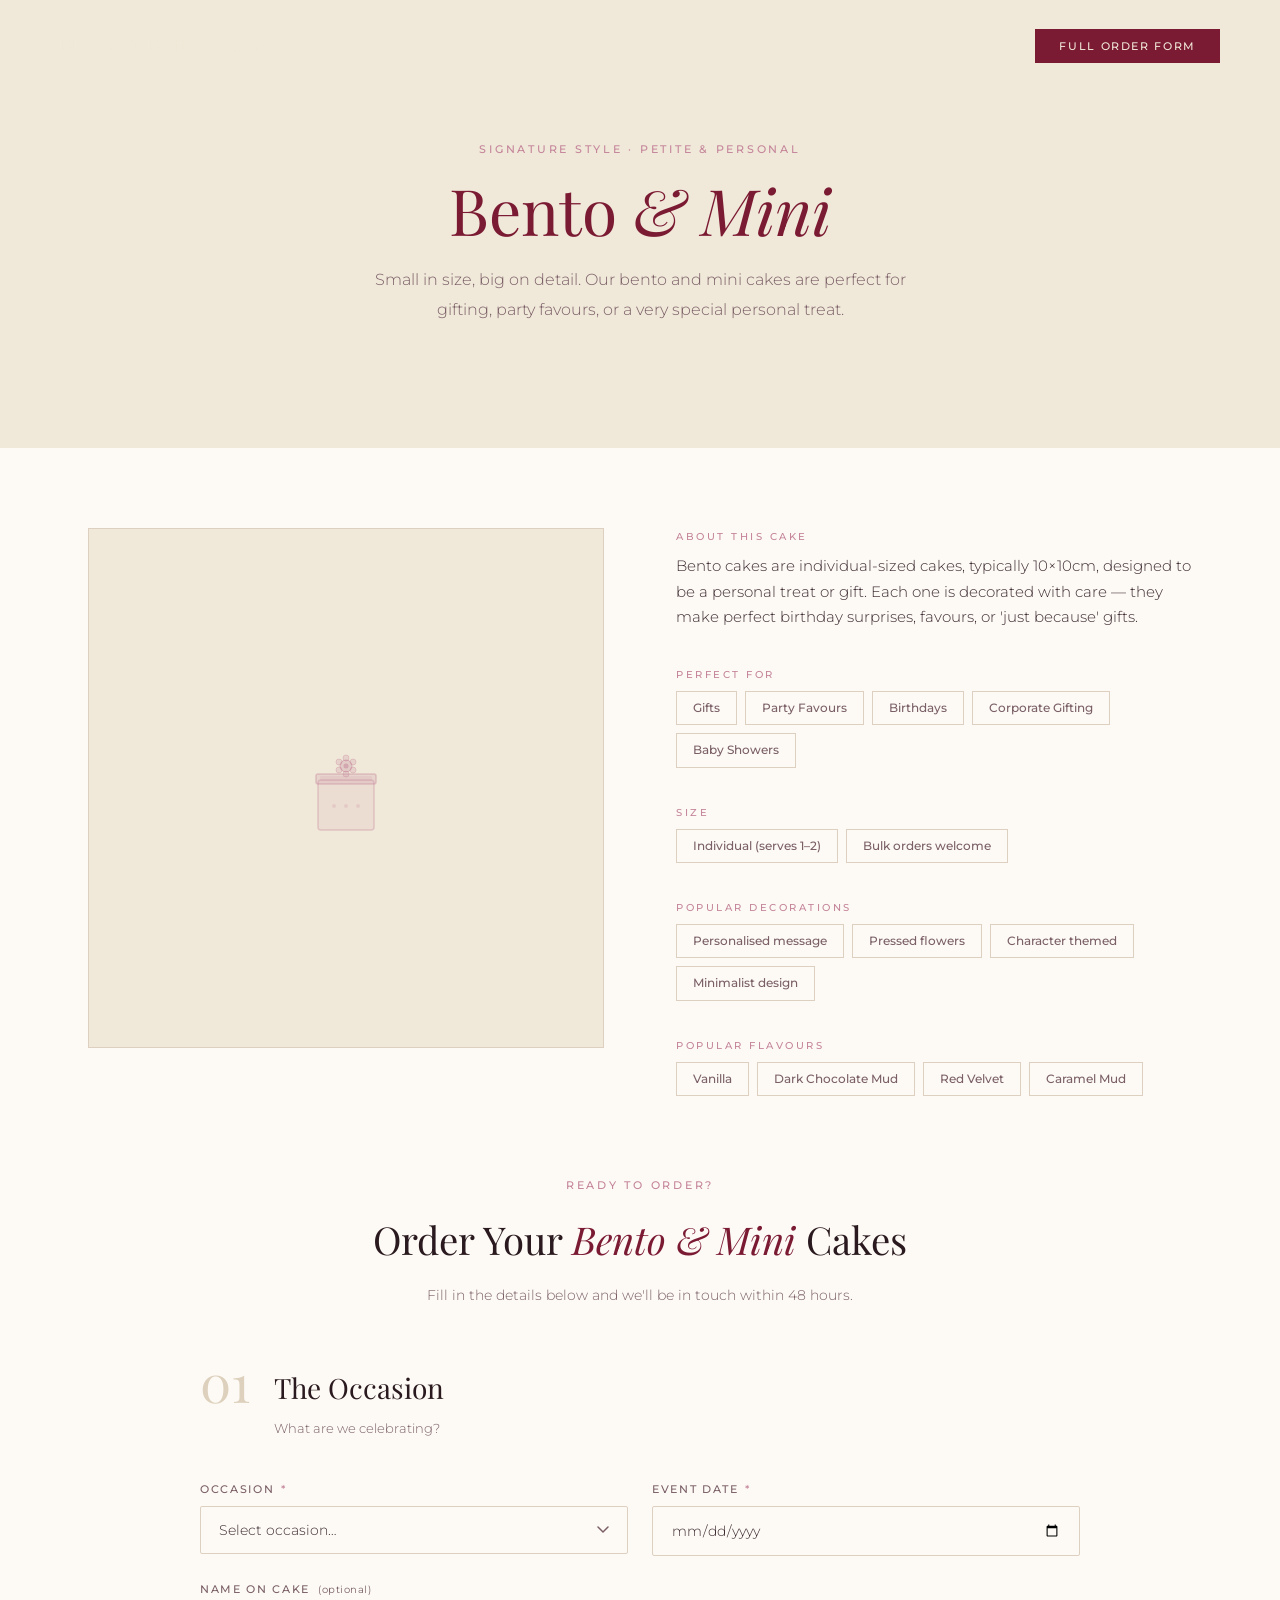
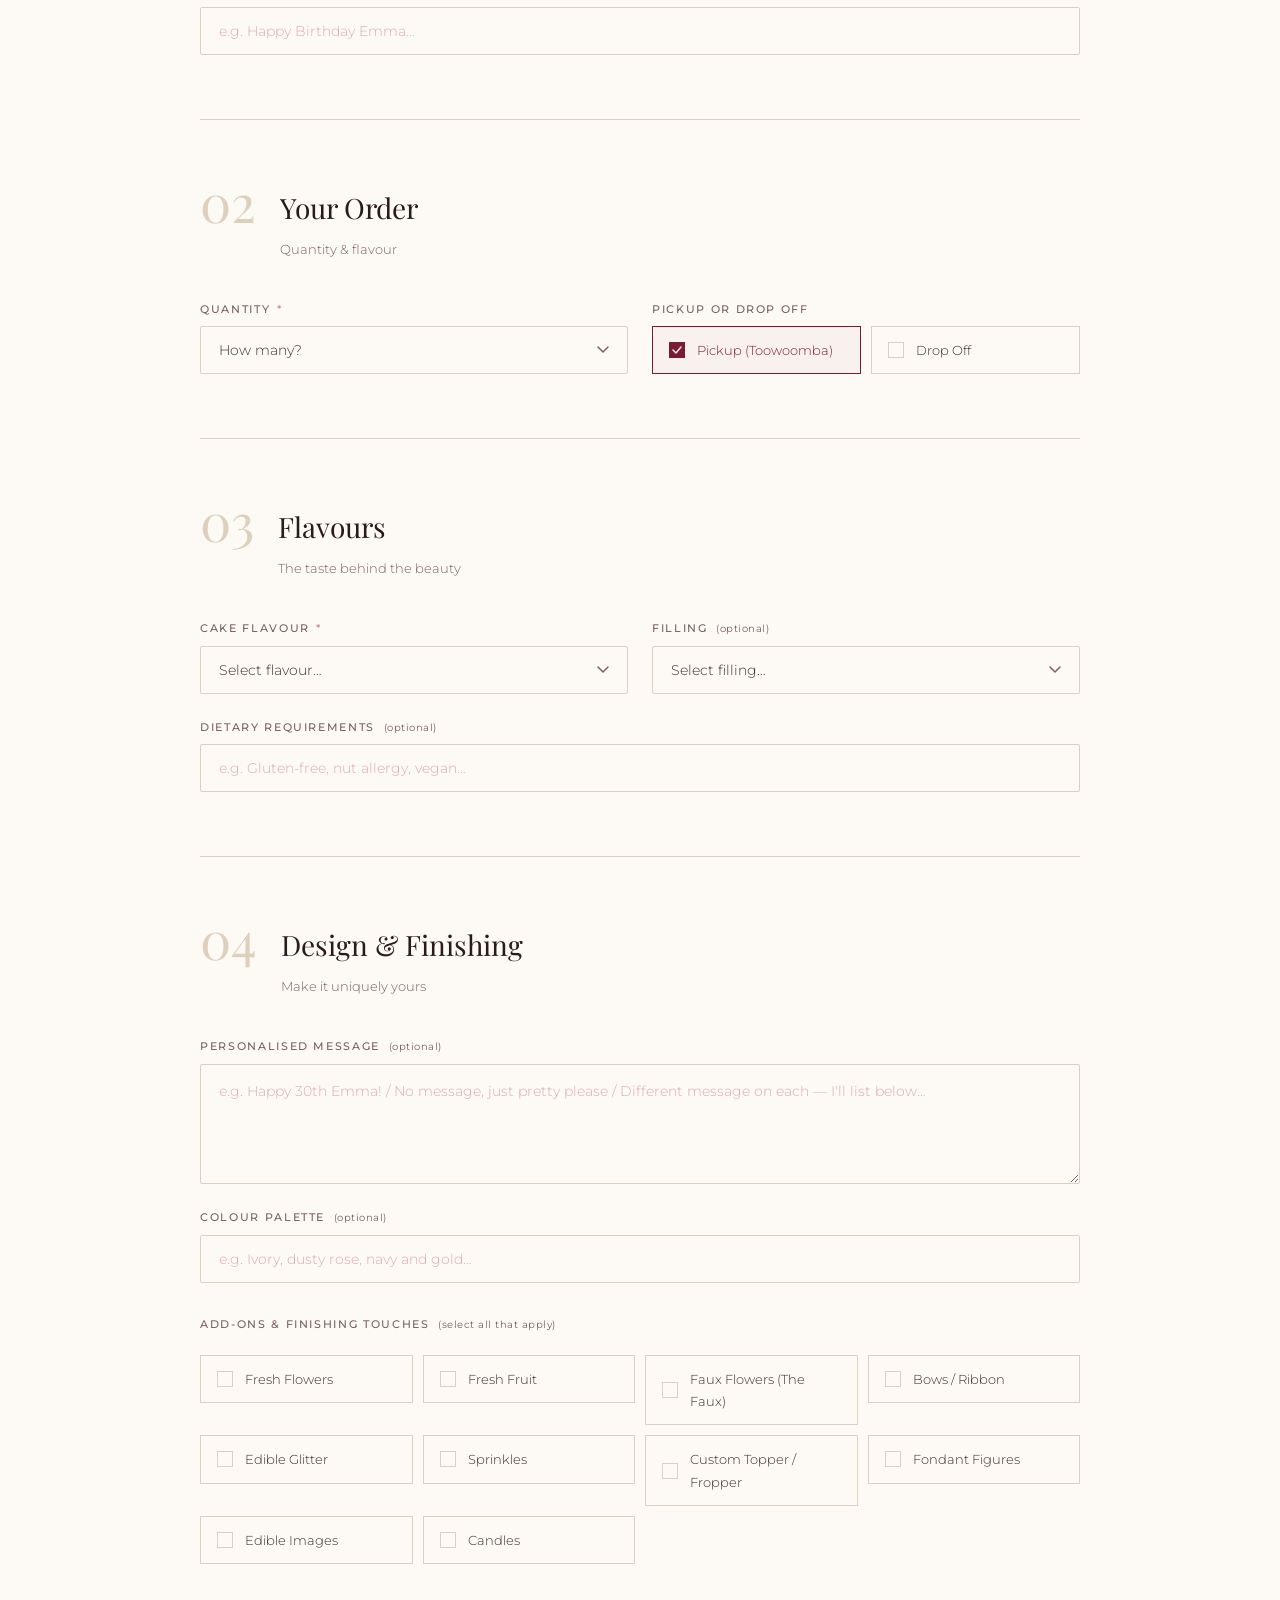
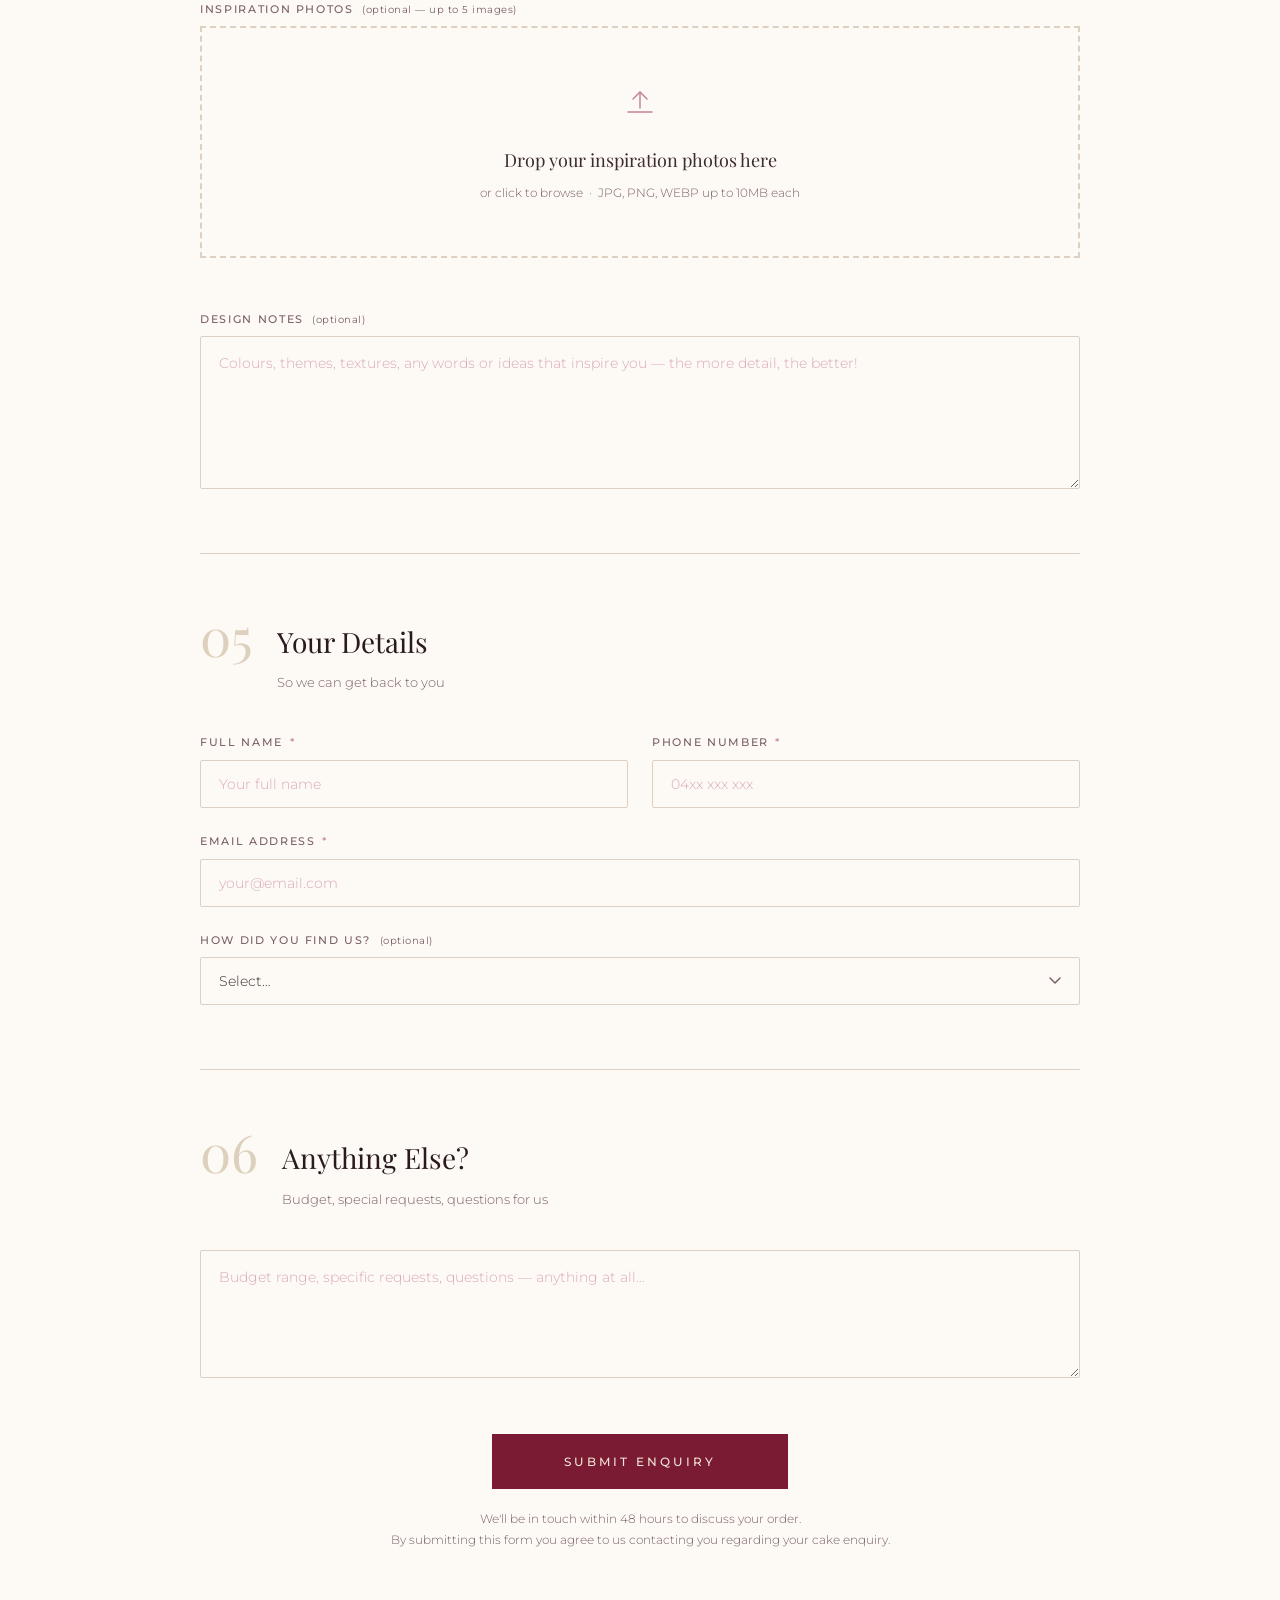
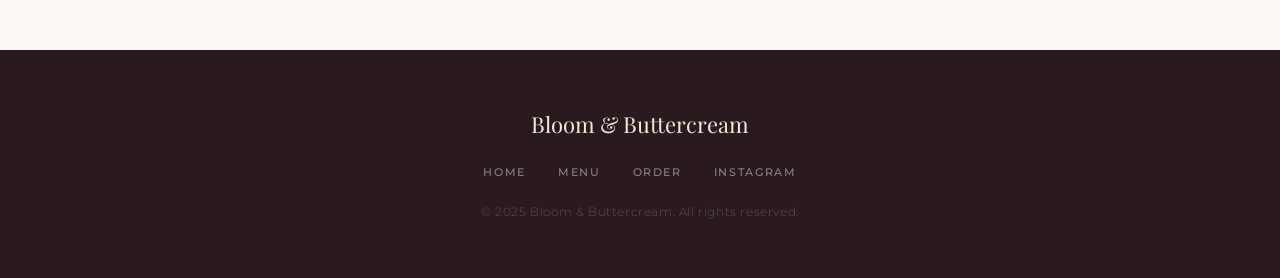
==== cake-bento.html @ 523301f7 "Add 5 cake style order pages and cupcakes page, update menu Co-Authored-By: Claude Sonnet 4.6 <norep" ====
<!DOCTYPE html>
<html lang="en">
<head>
  <meta charset="UTF-8">
  <meta name="viewport" content="width=device-width, initial-scale=1.0">
  <title>Bento &amp; Mini Cakes — Bloom &amp; Buttercream</title>
  <meta name="description" content="Order adorable bento and mini cakes from Bloom &amp; Buttercream — perfect for gifts, favours, or a little indulgence just for you.">
  <link rel="preconnect" href="https://fonts.googleapis.com">
  <link rel="preconnect" href="https://fonts.gstatic.com" crossorigin>
  <link href="https://fonts.googleapis.com/css2?family=Playfair+Display:ital,wght@0,400;0,600;1,400;1,600&family=Montserrat:wght@300;400;500&display=swap" rel="stylesheet">
  <link rel="stylesheet" href="css/styles.css">
  <link rel="icon" href="pics/favicon.png" type="image/png">
</head>
<body>

  <nav class="nav nav--over-dark" id="nav">
    <a href="index.html" class="nav__logo">
      <img src="pics/logo.png" alt="Bloom &amp; Buttercream" class="nav__logo-img">
    </a>
    <ul class="nav__links" id="navLinks">
      <li><a href="index.html">Home</a></li>
      <li><a href="menu.html">Menu</a></li>
      <li><a href="index.html#instagram">Gallery</a></li>
      <li><a href="order.html" class="nav__cta">Full Order Form</a></li>
    </ul>
    <button class="nav__hamburger" id="hamburger" aria-label="Toggle menu">
      <span></span><span></span><span></span>
    </button>
  </nav>

  <div class="showcase-hero">
    <div class="container">
      <p class="showcase-hero__eyebrow">Signature Style · Petite &amp; Personal</p>
      <h1 class="showcase-hero__title">Bento <em>&amp; Mini</em></h1>
      <p class="showcase-hero__sub">Small in size, big on detail. Our bento and mini cakes are perfect for gifting, party favours, or a very special personal treat.</p>
    </div>
  </div>

  <section class="showcase-body" style="padding-bottom: 0">
    <div class="container">
      <div class="showcase-layout">

        <div class="showcase-image">
          <!-- Replace with: <img src="pics/bento-mini.jpg" alt="Bento &amp; Mini Cake"> -->
          <div class="showcase-image-placeholder">
            <svg width="100" height="120" viewBox="0 0 100 120" fill="none" xmlns="http://www.w3.org/2000/svg">
              <!-- Bento box body -->
              <rect x="22" y="52" width="56" height="50" rx="3" fill="rgba(196,132,154,0.10)" stroke="rgba(196,132,154,0.35)" stroke-width="1.5"/>
              <!-- Bento box lid -->
              <rect x="20" y="46" width="60" height="10" rx="2" fill="rgba(196,132,154,0.20)" stroke="rgba(196,132,154,0.40)" stroke-width="1.5"/>
              <!-- Lid highlight -->
              <rect x="24" y="48" width="52" height="5" rx="1" fill="rgba(196,132,154,0.12)"/>
              <!-- Decoration: small flower on top centre -->
              <circle cx="50" cy="38" r="6" fill="rgba(196,132,154,0.30)" stroke="rgba(196,132,154,0.50)" stroke-width="1"/>
              <!-- Flower petals -->
              <circle cx="50" cy="30" r="3" fill="rgba(196,132,154,0.22)" stroke="rgba(196,132,154,0.40)" stroke-width="0.8"/>
              <circle cx="50" cy="46" r="3" fill="rgba(196,132,154,0.22)" stroke="rgba(196,132,154,0.40)" stroke-width="0.8"/>
              <circle cx="43" cy="34" r="3" fill="rgba(196,132,154,0.22)" stroke="rgba(196,132,154,0.40)" stroke-width="0.8"/>
              <circle cx="57" cy="34" r="3" fill="rgba(196,132,154,0.22)" stroke="rgba(196,132,154,0.40)" stroke-width="0.8"/>
              <circle cx="43" cy="42" r="3" fill="rgba(196,132,154,0.22)" stroke="rgba(196,132,154,0.40)" stroke-width="0.8"/>
              <circle cx="57" cy="42" r="3" fill="rgba(196,132,154,0.22)" stroke="rgba(196,132,154,0.40)" stroke-width="0.8"/>
              <!-- Centre dot -->
              <circle cx="50" cy="38" r="2.5" fill="rgba(196,132,154,0.50)"/>
              <!-- Small decoration dots on box front -->
              <circle cx="38" cy="78" r="2" fill="rgba(196,132,154,0.20)"/>
              <circle cx="50" cy="78" r="2" fill="rgba(196,132,154,0.20)"/>
              <circle cx="62" cy="78" r="2" fill="rgba(196,132,154,0.20)"/>
            </svg>
          </div>
        </div>

        <div class="showcase-details">
          <p class="showcase-details__label">About this cake</p>
          <p class="showcase-details__value">Bento cakes are individual-sized cakes, typically 10×10cm, designed to be a personal treat or gift. Each one is decorated with care — they make perfect birthday surprises, favours, or 'just because' gifts.</p>

          <p class="showcase-details__label">Perfect For</p>
          <div class="showcase-details__tags">
            <span class="showcase-details__tag">Gifts</span>
            <span class="showcase-details__tag">Party Favours</span>
            <span class="showcase-details__tag">Birthdays</span>
            <span class="showcase-details__tag">Corporate Gifting</span>
            <span class="showcase-details__tag">Baby Showers</span>
          </div>

          <p class="showcase-details__label">Size</p>
          <div class="showcase-details__tags">
            <span class="showcase-details__tag">Individual (serves 1–2)</span>
            <span class="showcase-details__tag">Bulk orders welcome</span>
          </div>

          <p class="showcase-details__label">Popular Decorations</p>
          <div class="showcase-details__tags">
            <span class="showcase-details__tag">Personalised message</span>
            <span class="showcase-details__tag">Pressed flowers</span>
            <span class="showcase-details__tag">Character themed</span>
            <span class="showcase-details__tag">Minimalist design</span>
          </div>

          <p class="showcase-details__label">Popular Flavours</p>
          <div class="showcase-details__tags">
            <span class="showcase-details__tag">Vanilla</span>
            <span class="showcase-details__tag">Dark Chocolate Mud</span>
            <span class="showcase-details__tag">Red Velvet</span>
            <span class="showcase-details__tag">Caramel Mud</span>
          </div>
        </div>

      </div>
    </div>
  </section>

  <!-- ── Custom Order Form ── -->
  <section class="order-section" id="order">
    <div class="container">
      <div class="form-wrap">
        <div style="text-align:center;margin-bottom:56px">
          <p class="section-eyebrow">Ready to Order?</p>
          <h2 style="font-family:var(--font-display);font-size:clamp(28px,3vw,40px);font-weight:400;color:var(--clr-dark);margin-bottom:12px">Order Your <em style="font-style:italic;color:var(--clr-primary)">Bento &amp; Mini</em> Cakes</h2>
          <p style="font-size:14px;color:var(--clr-text-muted)">Fill in the details below and we'll be in touch within 48 hours.</p>
        </div>

        <form id="bentoForm" action="https://formspree.io/f/YOUR_FORM_ID" method="POST" enctype="multipart/form-data">
          <input type="hidden" name="_subject" value="Bento &amp; Mini Cake Enquiry — Bloom &amp; Buttercream">
          <input type="hidden" name="_next" value="thank-you.html">
          <input type="hidden" name="cake_style_preset" value="Bento / Mini Cake">
          <input type="hidden" name="cake_shape" value="Mini / Bento">
          <input type="text" name="_gotcha" style="display:none" tabindex="-1" autocomplete="off">

          <!-- 01: THE OCCASION -->
          <div class="form-section">
            <div class="form-section__header">
              <span class="form-section__number">01</span>
              <div><h2 class="form-section__title">The Occasion</h2><p class="form-section__sub">What are we celebrating?</p></div>
            </div>
            <div class="form-grid">
              <div class="form-field" id="bt-field-occasion">
                <label class="form-label" for="bt-occasion">Occasion <span class="required">*</span></label>
                <select class="form-select" id="bt-occasion" name="occasion" required>
                  <option value="" disabled selected>Select occasion…</option>
                  <option>Birthday</option>
                  <option>Gift</option>
                  <option>Party Favours</option>
                  <option>Baby Shower</option>
                  <option>Corporate</option>
                  <option>Other</option>
                </select>
                <span class="form-error">Please select an occasion</span>
              </div>
              <div class="form-field" id="bt-field-event-date">
                <label class="form-label" for="bt-eventDate">Event Date <span class="required">*</span></label>
                <input class="form-input" type="date" id="bt-eventDate" name="event_date" required>
                <span class="form-error">Please select your event date</span>
              </div>
            </div>
            <div class="form-field" style="margin-top:24px">
              <label class="form-label" for="bt-nameOnCake">Name on Cake <span class="optional">(optional)</span></label>
              <input class="form-input" type="text" id="bt-nameOnCake" name="name_on_cake" placeholder="e.g. Happy Birthday Emma…">
            </div>
          </div>

          <!-- 02: YOUR ORDER -->
          <div class="form-section">
            <div class="form-section__header">
              <span class="form-section__number">02</span>
              <div><h2 class="form-section__title">Your Order</h2><p class="form-section__sub">Quantity &amp; flavour</p></div>
            </div>
            <div class="form-grid">
              <div class="form-field" id="bt-field-quantity">
                <label class="form-label" for="bt-quantity">Quantity <span class="required">*</span></label>
                <select class="form-select" id="bt-quantity" name="quantity" required>
                  <option value="" disabled selected>How many?</option>
                  <option>1</option>
                  <option>2</option>
                  <option>4</option>
                  <option>6</option>
                  <option>12</option>
                  <option>24</option>
                  <option>Other (I'll specify in notes)</option>
                </select>
                <span class="form-error">Please select a quantity</span>
              </div>
              <div class="form-field">
                <label class="form-label">Pickup or Drop Off</label>
                <div class="addons-grid" style="grid-template-columns:1fr 1fr;margin-top:0">
                  <div class="addon-item">
                    <input type="radio" name="delivery" id="bt-delivery-pickup" value="Pickup (Toowoomba)" checked>
                    <label class="addon-label" for="bt-delivery-pickup">Pickup (Toowoomba)</label>
                  </div>
                  <div class="addon-item">
                    <input type="radio" name="delivery" id="bt-delivery-dropoff" value="Drop Off">
                    <label class="addon-label" for="bt-delivery-dropoff">Drop Off</label>
                  </div>
                </div>
                <div id="bt-dropoff-details" style="display:none;margin-top:10px">
                  <input class="form-input" type="text" id="bt-dropoffVenue" name="dropoff_venue" placeholder="Suburb or venue name (e.g. Rangeville, Highfields, Gabbinbar Homestead…)">
                </div>
              </div>
            </div>
          </div>

          <!-- 03: FLAVOURS -->
          <div class="form-section">
            <div class="form-section__header">
              <span class="form-section__number">03</span>
              <div><h2 class="form-section__title">Flavours</h2><p class="form-section__sub">The taste behind the beauty</p></div>
            </div>
            <div class="form-grid">
              <div class="form-field" id="bt-field-cake-flavour">
                <label class="form-label" for="bt-cakeFlavour">Cake Flavour <span class="required">*</span></label>
                <select class="form-select" id="bt-cakeFlavour" name="cake_flavour" required>
                  <option value="" disabled selected>Select flavour…</option>
                  <option>Dark Chocolate Mud</option>
                  <option>Caramel Mud</option>
                  <option>White Chocolate Mud</option>
                  <option>Marble</option>
                  <option>Red Velvet</option>
                  <option>Vanilla</option>
                </select>
                <span class="form-error">Please select a cake flavour</span>
              </div>
              <div class="form-field">
                <label class="form-label" for="bt-filling">Filling <span class="optional">(optional)</span></label>
                <select class="form-select" id="bt-filling" name="filling">
                  <option value="" disabled selected>Select filling…</option>
                  <option>Cookie Butter</option>
                  <option>Jam</option>
                  <option>Lemon or Passionfruit Curd</option>
                  <option>Hazelnut</option>
                  <option>Pistachio</option>
                  <option>Chocolate Ganache</option>
                  <option>Oreo Crunch</option>
                  <option>Biscoff Crunch</option>
                  <option>Vanilla Biscuit Crunch</option>
                  <option>Berries (Seasonal)</option>
                </select>
              </div>
            </div>
            <div class="form-field" style="margin-top:24px">
              <label class="form-label" for="bt-dietary">Dietary Requirements <span class="optional">(optional)</span></label>
              <input class="form-input" type="text" id="bt-dietary" name="dietary" placeholder="e.g. Gluten-free, nut allergy, vegan…">
            </div>
          </div>

          <!-- 04: DESIGN -->
          <div class="form-section">
            <div class="form-section__header">
              <span class="form-section__number">04</span>
              <div><h2 class="form-section__title">Design &amp; Finishing</h2><p class="form-section__sub">Make it uniquely yours</p></div>
            </div>
            <div class="form-grid">
              <div class="form-field form-col-full">
                <label class="form-label" for="bt-message">Personalised Message <span class="optional">(optional)</span></label>
                <textarea class="form-textarea" id="bt-message" name="personalised_message" rows="3" placeholder="e.g. Happy 30th Emma! / No message, just pretty please / Different message on each — I'll list below…"></textarea>
              </div>
              <div class="form-field form-col-full">
                <label class="form-label" for="bt-colourPalette">Colour Palette <span class="optional">(optional)</span></label>
                <input class="form-input" type="text" id="bt-colourPalette" name="colour_palette" placeholder="e.g. Ivory, dusty rose, navy and gold…">
              </div>
            </div>
            <div class="form-field" style="margin-top:32px">
              <label class="form-label">Add-ons &amp; Finishing Touches <span class="optional">(select all that apply)</span></label>
              <div class="addons-grid" id="bt-addonsGrid"></div>
            </div>
            <div class="form-field" style="margin-top:36px">
              <label class="form-label">Inspiration Photos <span class="optional">(optional — up to 5 images)</span></label>
              <div class="upload-zone" id="bt-uploadZone">
                <input type="file" name="inspiration_photos" accept="image/*" multiple id="bt-photoInput">
                <div class="upload-icon">
                  <svg width="40" height="40" viewBox="0 0 40 40" fill="none">
                    <path d="M20 28V12" stroke="#C4849A" stroke-width="1.5" stroke-linecap="round"/>
                    <path d="M13 19l7-7 7 7" stroke="#C4849A" stroke-width="1.5" stroke-linecap="round" stroke-linejoin="round"/>
                    <path d="M8 32h24" stroke="#C4849A" stroke-width="1.5" stroke-linecap="round"/>
                  </svg>
                </div>
                <p class="upload-title">Drop your inspiration photos here</p>
                <p class="upload-sub">or click to browse &nbsp;&middot;&nbsp; JPG, PNG, WEBP up to 10MB each</p>
              </div>
              <div class="upload-previews" id="bt-uploadPreviews"></div>
            </div>
            <div class="form-field" style="margin-top:24px">
              <label class="form-label" for="bt-designNotes">Design Notes <span class="optional">(optional)</span></label>
              <textarea class="form-textarea" id="bt-designNotes" name="design_notes" rows="5" placeholder="Colours, themes, textures, any words or ideas that inspire you — the more detail, the better!"></textarea>
            </div>
          </div>

          <!-- 05: YOUR DETAILS -->
          <div class="form-section">
            <div class="form-section__header">
              <span class="form-section__number">05</span>
              <div><h2 class="form-section__title">Your Details</h2><p class="form-section__sub">So we can get back to you</p></div>
            </div>
            <div class="form-grid">
              <div class="form-field" id="bt-field-name">
                <label class="form-label" for="bt-fullName">Full Name <span class="required">*</span></label>
                <input class="form-input" type="text" id="bt-fullName" name="name" placeholder="Your full name" required autocomplete="name">
                <span class="form-error">Please enter your name</span>
              </div>
              <div class="form-field" id="bt-field-phone">
                <label class="form-label" for="bt-phone">Phone Number <span class="required">*</span></label>
                <input class="form-input" type="tel" id="bt-phone" name="phone" placeholder="04xx xxx xxx" required autocomplete="tel">
                <span class="form-error">Please enter your phone number</span>
              </div>
              <div class="form-field form-col-full" id="bt-field-email">
                <label class="form-label" for="bt-email">Email Address <span class="required">*</span></label>
                <input class="form-input" type="email" id="bt-email" name="email" placeholder="your@email.com" required autocomplete="email">
                <span class="form-error">Please enter a valid email address</span>
              </div>
              <div class="form-field form-col-full">
                <label class="form-label" for="bt-heardFrom">How did you find us? <span class="optional">(optional)</span></label>
                <select class="form-select" id="bt-heardFrom" name="heard_from">
                  <option value="" disabled selected>Select…</option>
                  <option>Instagram</option>
                  <option>Facebook</option>
                  <option>TikTok</option>
                  <option>Google</option>
                  <option>Word of mouth / Friend</option>
                  <option>Wedding expo</option>
                  <option>Returning customer</option>
                  <option>Other</option>
                </select>
              </div>
            </div>
          </div>

          <!-- 06: ANYTHING ELSE -->
          <div class="form-section" style="border-bottom:none;margin-bottom:0;padding-bottom:0">
            <div class="form-section__header">
              <span class="form-section__number">06</span>
              <div><h2 class="form-section__title">Anything Else?</h2><p class="form-section__sub">Budget, special requests, questions for us</p></div>
            </div>
            <div class="form-field">
              <textarea class="form-textarea" name="additional_notes" rows="4" placeholder="Budget range, specific requests, questions — anything at all…"></textarea>
            </div>
          </div>

          <div class="form-submit">
            <button type="submit" class="btn btn--submit" id="bt-submitBtn">Submit Enquiry</button>
            <p class="form-submit__note">We'll be in touch within 48 hours to discuss your order.<br>By submitting this form you agree to us contacting you regarding your cake enquiry.</p>
          </div>
        </form>
      </div>
    </div>
  </section>

  <footer class="footer">
    <div class="container">
      <p class="footer__brand">Bloom &amp; Buttercream</p>
      <div class="footer__links">
        <a href="index.html">Home</a>
        <a href="menu.html">Menu</a>
        <a href="order.html">Order</a>
        <a href="https://instagram.com/bloomandbuttercream" target="_blank" rel="noopener">Instagram</a>
      </div>
      <p class="footer__copy">&copy; 2025 Bloom &amp; Buttercream. All rights reserved.</p>
    </div>
  </footer>

  <script src="js/config.js"></script>
  <script src="js/main.js"></script>
  <script>
  (function () {
    /* Min date = today */
    var dateInput = document.getElementById('bt-eventDate');
    if (dateInput) dateInput.min = new Date().toISOString().split('T')[0];

    /* Populate add-ons from config */
    if (typeof BB_CONFIG !== 'undefined') {
      var grid = document.getElementById('bt-addonsGrid');
      if (grid) {
        BB_CONFIG.addons.forEach(function (addon) {
          var safeId = 'bt-addon-' + addon.toLowerCase().replace(/[^a-z0-9]+/g, '-');
          var item = document.createElement('div');
          item.className = 'addon-item';
          var cb = document.createElement('input');
          cb.type = 'checkbox'; cb.id = safeId; cb.name = 'addons'; cb.value = addon;
          var lbl = document.createElement('label');
          lbl.className = 'addon-label'; lbl.htmlFor = safeId; lbl.textContent = addon;
          item.appendChild(cb); item.appendChild(lbl);
          grid.appendChild(item);
        });
      }
    }

    /* Delivery toggle */
    var dropoffDetails = document.getElementById('bt-dropoff-details');
    var dropoffVenue   = document.getElementById('bt-dropoffVenue');
    var labelPickup    = document.querySelector('label[for="bt-delivery-pickup"]');
    var labelDropoff   = document.querySelector('label[for="bt-delivery-dropoff"]');
    function setDropoff(isDropoff) {
      if (dropoffDetails) dropoffDetails.style.display = isDropoff ? 'block' : 'none';
      if (dropoffVenue) { dropoffVenue.required = isDropoff; if (!isDropoff) dropoffVenue.value = ''; }
    }
    if (labelPickup)  labelPickup.addEventListener('click',  function () { setDropoff(false); });
    if (labelDropoff) labelDropoff.addEventListener('click', function () { setDropoff(true); });

    /* Photo previews */
    var photoInput = document.getElementById('bt-photoInput');
    var previews   = document.getElementById('bt-uploadPreviews');
    var uploadZone = document.getElementById('bt-uploadZone');
    if (photoInput && previews) {
      photoInput.addEventListener('change', function () { renderPreviews(Array.from(this.files).slice(0, 5)); });
    }
    if (uploadZone) {
      uploadZone.addEventListener('dragover', function (e) { e.preventDefault(); uploadZone.classList.add('drag-over'); });
      uploadZone.addEventListener('dragleave', function () { uploadZone.classList.remove('drag-over'); });
      uploadZone.addEventListener('drop', function (e) {
        e.preventDefault(); uploadZone.classList.remove('drag-over');
        if (photoInput && e.dataTransfer.files.length) {
          photoInput.files = e.dataTransfer.files;
          renderPreviews(Array.from(e.dataTransfer.files).slice(0, 5));
        }
      });
    }
    function renderPreviews(files) {
      if (!previews) return;
      previews.innerHTML = '';
      files.forEach(function (file) {
        if (!file.type.startsWith('image/')) return;
        var reader = new FileReader();
        reader.onload = function (e) {
          var img = document.createElement('img');
          img.src = e.target.result; img.className = 'upload-preview'; img.alt = file.name;
          previews.appendChild(img);
        };
        reader.readAsDataURL(file);
      });
    }

    /* Validation */
    var fields = [
      { inputId: 'bt-occasion',    wrapperId: 'bt-field-occasion' },
      { inputId: 'bt-eventDate',   wrapperId: 'bt-field-event-date' },
      { inputId: 'bt-quantity',    wrapperId: 'bt-field-quantity' },
      { inputId: 'bt-cakeFlavour', wrapperId: 'bt-field-cake-flavour' },
      { inputId: 'bt-fullName',    wrapperId: 'bt-field-name' },
      { inputId: 'bt-phone',       wrapperId: 'bt-field-phone' },
      { inputId: 'bt-email',       wrapperId: 'bt-field-email' },
    ];
    function isValid(input) {
      var val = input.value.trim();
      if (!val) return false;
      if (input.type === 'email') return /^[^\s@]+@[^\s@]+\.[^\s@]+$/.test(val);
      return true;
    }
    function validateField(inputId, wrapperId) {
      var input   = document.getElementById(inputId);
      var wrapper = document.getElementById(wrapperId);
      if (!input || !wrapper) return true;
      var valid = isValid(input);
      wrapper.classList.toggle('has-error', !valid);
      return valid;
    }
    fields.forEach(function (f) {
      var input = document.getElementById(f.inputId);
      if (!input) return;
      input.addEventListener('blur', function () { validateField(f.inputId, f.wrapperId); });
      input.addEventListener('input', function () {
        var wrapper = document.getElementById(f.wrapperId);
        if (wrapper && wrapper.classList.contains('has-error')) validateField(f.inputId, f.wrapperId);
      });
    });

    var form      = document.getElementById('bentoForm');
    var submitBtn = document.getElementById('bt-submitBtn');
    if (form) {
      form.addEventListener('submit', function (e) {
        var allValid = fields.every(function (f) { return validateField(f.inputId, f.wrapperId); });
        if (!allValid) {
          e.preventDefault();
          var firstError = form.querySelector('.has-error');
          if (firstError) firstError.scrollIntoView({ behavior: 'smooth', block: 'center' });
          return;
        }
        if (submitBtn) { submitBtn.disabled = true; submitBtn.textContent = 'Sending…'; }
      });
    }
  }());
  </script>
</body>
</html>
---- css/styles.css ----
/* =============================================
   BLOOM & BUTTERCREAM — Stylesheet
   Crimson  #7B1A33  |  Cream  #F0E8D8  |  Peony  #C4849A
   ============================================= */

:root {
  --clr-primary:      #7B1A33;
  --clr-primary-dark: #5C1326;
  --clr-cream:        #F0E8D8;
  --clr-cream-dark:   #DDD0BC;
  --clr-peony:        #C4849A;
  --clr-peony-light:  #D9A8B9;
  --clr-dark:         #2A1A1F;
  --clr-text:         #3D2B32;
  --clr-text-muted:   #7A5F67;
  --clr-white:        #FDFAF5;
  --clr-border:       #DDD0C0;

  --font-display: 'Playfair Display', serif;
  --font-sans:    'Montserrat', sans-serif;

  --radius-sm:  2px;
  --transition: 0.3s ease;
  --shadow-lg:  0 12px 50px rgba(42, 26, 31, 0.15);
}

*, *::before, *::after { box-sizing: border-box; margin: 0; padding: 0; }
html { scroll-behavior: smooth; }
body {
  font-family: var(--font-sans);
  font-weight: 300;
  color: var(--clr-text);
  background: var(--clr-white);
  line-height: 1.7;
  -webkit-font-smoothing: antialiased;
}
img { max-width: 100%; display: block; }
a { text-decoration: none; color: inherit; }
.container { max-width: 1200px; margin: 0 auto; padding: 0 48px; }

.section-eyebrow {
  font-size: 11px; font-weight: 500; letter-spacing: 0.25em;
  text-transform: uppercase; color: var(--clr-peony); margin-bottom: 12px;
}

/* Buttons */
.btn {
  display: inline-block; padding: 16px 44px;
  font-family: var(--font-sans); font-size: 11px; font-weight: 500;
  letter-spacing: 0.2em; text-transform: uppercase;
  cursor: pointer; border: none; outline: none; transition: all var(--transition);
}
.btn--primary { background: var(--clr-primary); color: var(--clr-cream); }
.btn--primary:hover { background: var(--clr-primary-dark); transform: translateY(-2px); box-shadow: var(--shadow-lg); }
.btn--secondary { background: transparent; color: var(--clr-primary); border: 1px solid var(--clr-primary); }
.btn--secondary:hover { background: var(--clr-primary); color: var(--clr-cream); }
.btn--cream { background: var(--clr-cream); color: var(--clr-primary); }
.btn--cream:hover { background: var(--clr-cream-dark); transform: translateY(-2px); box-shadow: var(--shadow-lg); }

/* ── Navigation ── */
.nav {
  position: fixed; top: 0; left: 0; right: 0; z-index: 100;
  display: flex; align-items: center; justify-content: space-between;
  padding: 28px 60px; transition: all var(--transition);
}
.nav.scrolled {
  background: var(--clr-white);
  box-shadow: 0 1px 24px rgba(42,26,31,0.07);
  padding: 16px 60px;
}
.nav--over-dark:not(.scrolled) .nav__links a:not(.nav__cta) { color: var(--clr-cream); }
.nav--over-dark:not(.scrolled) .nav__hamburger span { background: var(--clr-cream); }
.nav--over-dark:not(.scrolled) .nav__logo-img { display: none; }
.nav--over-dark:not(.scrolled) .nav__logo::after {
  content: "Bloom & Buttercream";
  font-family: var(--font-display); font-size: 20px;
  color: var(--clr-cream); letter-spacing: 0.02em;
}

.nav__logo-img { height: 40px; width: auto; display: block; mix-blend-mode: multiply; }
.nav__links { display: flex; list-style: none; gap: 40px; align-items: center; }
.nav__links a {
  font-size: 11px; font-weight: 500; letter-spacing: 0.15em;
  text-transform: uppercase; color: var(--clr-text); transition: color var(--transition);
}
.nav__links a:not(.nav__cta):hover { color: var(--clr-primary); }
.nav__cta { background: var(--clr-primary); color: var(--clr-cream) !important; padding: 10px 24px; }
.nav__cta:hover { background: var(--clr-primary-dark) !important; }
.nav__hamburger {
  display: none; flex-direction: column; gap: 5px;
  background: none; border: none; cursor: pointer; padding: 4px; z-index: 101;
}
.nav__hamburger span { display: block; width: 24px; height: 1.5px; background: var(--clr-primary); transition: all var(--transition); }
.nav__hamburger.open span:nth-child(1) { transform: translateY(6.5px) rotate(45deg); }
.nav__hamburger.open span:nth-child(2) { opacity: 0; }
.nav__hamburger.open span:nth-child(3) { transform: translateY(-6.5px) rotate(-45deg); }

/* ── Hero ── */
.hero { display: grid; grid-template-columns: 1fr 1fr; min-height: 100vh; background: var(--clr-cream); overflow: hidden; }
.hero__content { display: flex; flex-direction: column; justify-content: center; padding: 140px 80px 80px; }
.hero__eyebrow { font-size: 11px; font-weight: 500; letter-spacing: 0.3em; text-transform: uppercase; color: var(--clr-peony); margin-bottom: 24px; }
.hero__title { font-family: var(--font-display); font-size: clamp(44px,5vw,72px); font-weight: 400; color: var(--clr-dark); line-height: 1.1; margin-bottom: 28px; }
.hero__title em { font-style: italic; color: var(--clr-primary); }
.hero__sub { font-size: 15px; color: var(--clr-text-muted); max-width: 380px; line-height: 1.85; margin-bottom: 48px; }
.hero__image-wrap { height: 100vh; overflow: hidden; }
.hero__image-wrap img { width: 100%; height: 100%; object-fit: cover; }
.hero__image-placeholder { height: 100%; background: var(--clr-primary); display: flex; align-items: center; justify-content: center; }

/* ── Instagram Feed ── */
.insta-section { padding: 100px 0; background: var(--clr-white); text-align: center; }
.insta-handle {
  display: block; font-family: var(--font-display);
  font-size: clamp(28px,3.5vw,48px); font-weight: 400; color: var(--clr-dark);
  margin-bottom: 48px; transition: color var(--transition);
}
.insta-handle:hover { color: var(--clr-primary); }
.insta-feed { max-width: 1100px; margin: 0 auto 36px; }
.insta-cta {
  display: inline-block; font-size: 12px; font-weight: 500;
  letter-spacing: 0.15em; text-transform: uppercase;
  color: var(--clr-peony); border-bottom: 1px solid var(--clr-peony);
  padding-bottom: 2px; transition: all var(--transition);
}
.insta-cta:hover { color: var(--clr-primary); border-color: var(--clr-primary); }

/* ── CTA Banner ── */
.cta-banner { padding: 130px 0; background: var(--clr-primary); text-align: center; }
.cta-banner__title { font-family: var(--font-display); font-size: clamp(34px,4vw,58px); font-weight: 400; color: var(--clr-cream); line-height: 1.2; margin-bottom: 20px; }
.cta-banner__title em { font-style: italic; color: var(--clr-peony-light); }
.cta-banner__sub { font-size: 15px; color: rgba(240,232,216,0.65); margin-bottom: 52px; }

/* ── Footer ── */
.footer { padding: 56px 0; background: var(--clr-dark); text-align: center; }
.footer__brand { font-family: var(--font-display); font-size: 22px; color: var(--clr-cream); margin-bottom: 20px; }
.footer__links { display: flex; gap: 32px; justify-content: center; margin-bottom: 20px; }
.footer__links a { font-size: 11px; font-weight: 500; letter-spacing: 0.15em; text-transform: uppercase; color: rgba(240,232,216,0.5); transition: color var(--transition); }
.footer__links a:hover { color: var(--clr-cream); }
.footer__copy { font-size: 12px; color: rgba(240,232,216,0.25); letter-spacing: 0.05em; }

/* ── Menu Page ── */
.menu-hero { background: var(--clr-cream); padding: 148px 0 80px; text-align: center; border-bottom: 1px solid var(--clr-border); }
.menu-hero__title { font-family: var(--font-display); font-size: clamp(44px,5vw,72px); font-weight: 400; color: var(--clr-dark); margin-bottom: 20px; }
.menu-hero__sub { font-size: 15px; color: var(--clr-text-muted); max-width: 500px; margin: 0 auto; line-height: 1.85; }
.menu-coming-soon { padding: 80px 0 100px; background: var(--clr-white); }
.coming-soon__inner { max-width: 560px; margin: 0 auto 80px; text-align: center; }
.coming-soon__icon { margin-bottom: 32px; }
.coming-soon__title { font-family: var(--font-display); font-size: 36px; font-weight: 400; color: var(--clr-primary); margin-bottom: 16px; }
.coming-soon__text { font-size: 15px; color: var(--clr-text-muted); line-height: 1.85; margin-bottom: 40px; }
.menu-section { margin-bottom: 64px; }
.menu-section__title { font-family: var(--font-display); font-size: 28px; font-weight: 400; color: var(--clr-dark); margin-bottom: 32px; padding-bottom: 16px; border-bottom: 1px solid var(--clr-border); }
.menu-grid { display: grid; grid-template-columns: repeat(3,1fr); gap: 24px; }
.menu-card__image { aspect-ratio: 3/4; background: var(--clr-cream); margin-bottom: 14px; }
.menu-card__image img { width: 100%; height: 100%; object-fit: cover; }
.menu-card__name { font-family: var(--font-display); font-size: 16px; font-weight: 400; color: var(--clr-text-muted); font-style: italic; }

/* ── Order Page ── */
.order-hero { background: var(--clr-primary); padding: 148px 0 88px; text-align: center; }
.order-hero__eyebrow { font-size: 11px; font-weight: 500; letter-spacing: 0.3em; text-transform: uppercase; color: var(--clr-peony-light); margin-bottom: 20px; }
.order-hero__title { font-family: var(--font-display); font-size: clamp(38px,5vw,64px); font-weight: 400; color: var(--clr-cream); line-height: 1.1; margin-bottom: 20px; }
.order-hero__title em { font-style: italic; color: var(--clr-peony-light); }
.order-hero__sub { font-size: 15px; color: rgba(240,232,216,0.65); max-width: 520px; margin: 0 auto; line-height: 1.85; }

.order-section { padding: 80px 0 100px; background: var(--clr-white); }
.form-wrap { max-width: 880px; margin: 0 auto; }
.form-section { margin-bottom: 64px; padding-bottom: 64px; border-bottom: 1px solid var(--clr-border); }
.form-section:last-of-type { border-bottom: none; }
.form-section__header { display: flex; align-items: flex-start; gap: 24px; margin-bottom: 40px; }
.form-section__number { font-family: var(--font-display); font-size: 52px; font-weight: 400; color: var(--clr-cream-dark); line-height: 1; flex-shrink: 0; margin-top: -8px; }
.form-section__title { font-family: var(--font-display); font-size: 28px; font-weight: 400; color: var(--clr-dark); }
.form-section__sub { font-size: 13px; color: var(--clr-text-muted); margin-top: 6px; }

.form-grid { display: grid; grid-template-columns: 1fr 1fr; gap: 24px; }
.form-grid--3 { grid-template-columns: 1fr 1fr 1fr; }
.form-col-full { grid-column: 1/-1; }
.form-field { display: flex; flex-direction: column; gap: 8px; }
.form-label { font-size: 11px; font-weight: 500; letter-spacing: 0.15em; text-transform: uppercase; color: var(--clr-text-muted); }
.required { color: var(--clr-peony); margin-left: 2px; }
.optional { font-size: 10px; font-weight: 400; letter-spacing: 0.05em; text-transform: none; color: var(--clr-text-muted); margin-left: 4px; }

.form-input, .form-select, .form-textarea {
  width: 100%; padding: 14px 18px;
  font-family: var(--font-sans); font-size: 14px; font-weight: 300; color: var(--clr-text);
  background: var(--clr-white); border: 1px solid var(--clr-border); border-radius: var(--radius-sm);
  transition: border-color var(--transition), box-shadow var(--transition);
  appearance: none; -webkit-appearance: none; outline: none;
}
.form-input:focus, .form-select:focus, .form-textarea:focus {
  border-color: var(--clr-primary); box-shadow: 0 0 0 3px rgba(123,26,51,0.07);
}
.form-input::placeholder, .form-textarea::placeholder { color: var(--clr-peony-light); }
.form-select {
  background-image: url("data:image/svg+xml,%3Csvg xmlns='http://www.w3.org/2000/svg' width='12' height='8' viewBox='0 0 12 8'%3E%3Cpath d='M1 1l5 5 5-5' stroke='%237A5F67' stroke-width='1.5' fill='none' stroke-linecap='round'/%3E%3C/svg%3E");
  background-repeat: no-repeat; background-position: right 18px center; padding-right: 48px; cursor: pointer;
}
.form-textarea { resize: vertical; min-height: 120px; line-height: 1.75; }
.form-error { font-size: 11px; color: #b83232; display: none; }
.form-field.has-error .form-input, .form-field.has-error .form-select { border-color: #b83232; }
.form-field.has-error .form-error { display: block; }

.addons-grid { display: grid; grid-template-columns: repeat(auto-fill,minmax(190px,1fr)); gap: 10px; margin-top: 14px; }
.addon-item { position: relative; }
.addon-item input[type="checkbox"], .addon-item input[type="radio"] { position: absolute; opacity: 0; width: 0; height: 0; appearance: none; -webkit-appearance: none; }
.addon-label { display: flex; align-items: center; gap: 12px; padding: 12px 16px; border: 1px solid var(--clr-border); cursor: pointer; font-size: 13px; color: var(--clr-text); user-select: none; transition: all var(--transition); }
.addon-label::before { content: ''; flex-shrink: 0; width: 16px; height: 16px; border: 1px solid var(--clr-border); transition: all var(--transition); }
.addon-item input:checked + .addon-label { border-color: var(--clr-primary); background: rgba(123,26,51,0.04); color: var(--clr-primary); }
.addon-item input:checked + .addon-label::before {
  background: var(--clr-primary); border-color: var(--clr-primary);
  background-image: url("data:image/svg+xml,%3Csvg xmlns='http://www.w3.org/2000/svg' width='10' height='8' viewBox='0 0 10 8'%3E%3Cpath d='M1 4l3 3 5-6' stroke='%23F0E8D8' stroke-width='1.5' fill='none' stroke-linecap='round' stroke-linejoin='round'/%3E%3C/svg%3E");
  background-repeat: no-repeat; background-position: center;
}
.addon-label:hover { border-color: var(--clr-peony); }

.upload-zone { position: relative; border: 2px dashed var(--clr-border); padding: 52px 32px; text-align: center; cursor: pointer; transition: all var(--transition); }
.upload-zone:hover, .upload-zone.drag-over { border-color: var(--clr-primary); background: rgba(123,26,51,0.02); }
.upload-zone input[type="file"] { position: absolute; inset: 0; opacity: 0; cursor: pointer; width: 100%; height: 100%; }
.upload-icon { margin-bottom: 16px; }
.upload-title { font-family: var(--font-display); font-size: 18px; font-weight: 400; color: var(--clr-text); margin-bottom: 8px; }
.upload-sub { font-size: 12px; color: var(--clr-text-muted); }
.upload-previews { display: flex; flex-wrap: wrap; gap: 12px; margin-top: 20px; }
.upload-preview { width: 80px; height: 80px; object-fit: cover; border: 1px solid var(--clr-border); }

.form-submit { text-align: center; padding-top: 56px; }
.btn--submit { background: var(--clr-primary); color: var(--clr-cream); padding: 20px 72px; font-size: 12px; letter-spacing: 0.25em; border: none; cursor: pointer; transition: all var(--transition); }
.btn--submit:hover:not(:disabled) { background: var(--clr-primary-dark); transform: translateY(-2px); box-shadow: var(--shadow-lg); }
.btn--submit:disabled { opacity: 0.55; cursor: not-allowed; }
.form-submit__note { font-size: 12px; color: var(--clr-text-muted); margin-top: 20px; line-height: 1.7; }

/* ── Signature Styles (homepage section) ── */
.styles-section { padding: 100px 0; background: var(--clr-white); }
.styles-section .section-eyebrow { text-align: center; }
.styles-section__title { font-family: var(--font-display); font-size: clamp(30px,3vw,44px); font-weight: 400; color: var(--clr-dark); text-align: center; margin-bottom: 12px; }
.styles-section__title em { font-style: italic; color: var(--clr-primary); }
.styles-section__sub { font-size: 15px; color: var(--clr-text-muted); text-align: center; margin-bottom: 64px; }
.style-cards { display: grid; grid-template-columns: 1fr 1fr; gap: 32px; }
.style-card { display: block; border: 1px solid var(--clr-border); transition: all var(--transition); }
.style-card:hover { border-color: var(--clr-peony); box-shadow: 0 16px 56px rgba(42,26,31,0.12); transform: translateY(-4px); }
.style-card__image { background: var(--clr-cream); height: 340px; display: flex; align-items: center; justify-content: center; overflow: hidden; }
.style-card__image img { width: 100%; height: 100%; object-fit: cover; }
.style-card__image-placeholder { width: 100%; height: 100%; display: flex; align-items: center; justify-content: center; }
.style-card__body { padding: 36px; }
.style-card__eyebrow { font-size: 10px; font-weight: 500; letter-spacing: 0.25em; text-transform: uppercase; color: var(--clr-peony); margin-bottom: 10px; }
.style-card__title { font-family: var(--font-display); font-size: 26px; font-weight: 400; color: var(--clr-dark); margin-bottom: 12px; }
.style-card__title em { font-style: italic; }
.style-card__desc { font-size: 14px; color: var(--clr-text-muted); line-height: 1.75; margin-bottom: 28px; }
.style-card__link { font-size: 11px; font-weight: 500; letter-spacing: 0.2em; text-transform: uppercase; color: var(--clr-primary); border-bottom: 1px solid var(--clr-primary); padding-bottom: 2px; transition: color var(--transition); }
.style-card:hover .style-card__link { color: var(--clr-peony); border-color: var(--clr-peony); }

/* ── Cake Showcase Pages ── */
.showcase-hero { padding: 140px 0 80px; background: var(--clr-cream); text-align: center; }
.showcase-hero__eyebrow { font-size: 11px; font-weight: 500; letter-spacing: 0.25em; text-transform: uppercase; color: var(--clr-peony); margin-bottom: 16px; }
.showcase-hero__title { font-family: var(--font-display); font-size: clamp(40px,5vw,72px); font-weight: 400; color: var(--clr-primary); line-height: 1.1; margin-bottom: 20px; }
.showcase-hero__title em { font-style: italic; }
.showcase-hero__sub { font-size: 16px; color: var(--clr-text-muted); max-width: 560px; margin: 0 auto 44px; line-height: 1.85; }

.showcase-body { padding: 80px 0 100px; }
.showcase-layout { display: grid; grid-template-columns: 1fr 1fr; gap: 72px; align-items: start; }
.showcase-image { background: var(--clr-cream); height: 520px; display: flex; align-items: center; justify-content: center; border: 1px solid var(--clr-border); position: sticky; top: 100px; }
.showcase-image img { width: 100%; height: 100%; object-fit: cover; }
.showcase-image-placeholder { display: flex; align-items: center; justify-content: center; width: 100%; height: 100%; }
.showcase-details__label { font-size: 10px; font-weight: 500; letter-spacing: 0.25em; text-transform: uppercase; color: var(--clr-peony); margin-bottom: 8px; margin-top: 36px; }
.showcase-details__label:first-child { margin-top: 0; }
.showcase-details__value { font-size: 15px; color: var(--clr-text); line-height: 1.7; }
.showcase-details__tags { display: flex; flex-wrap: wrap; gap: 8px; }
.showcase-details__tag { font-size: 12px; font-weight: 500; padding: 6px 16px; border: 1px solid var(--clr-border); color: var(--clr-text-muted); }
.showcase-cta { margin-top: 48px; display: flex; flex-direction: column; gap: 12px; align-items: flex-start; }
.showcase-cta__note { font-size: 12px; color: var(--clr-text-muted); }

/* ── Thank You ── */
.thankyou { min-height: 100vh; display: flex; align-items: center; justify-content: center; background: var(--clr-cream); text-align: center; padding: 60px 40px; }
.thankyou__inner { max-width: 580px; }
.thankyou__icon { margin-bottom: 36px; }
.thankyou__title { font-family: var(--font-display); font-size: clamp(36px,4vw,56px); font-weight: 400; color: var(--clr-primary); line-height: 1.2; margin-bottom: 20px; }
.thankyou__title em { font-style: italic; }
.thankyou__text { font-size: 16px; color: var(--clr-text-muted); line-height: 1.85; margin-bottom: 44px; }
.thankyou__brand { font-family: var(--font-display); font-size: 20px; color: var(--clr-primary); margin-top: 64px; padding-top: 40px; border-top: 1px solid var(--clr-border); }

/* ── Responsive ── */
@media (max-width: 1024px) {
  .nav { padding: 24px 40px; } .nav.scrolled { padding: 14px 40px; }
  .hero__content { padding: 120px 48px 80px; } .container { padding: 0 32px; }
}
@media (max-width: 768px) {
  .nav { padding: 20px 24px; } .nav.scrolled { padding: 14px 24px; }
  .nav__links { display: none; position: fixed; inset: 0; background: var(--clr-white); flex-direction: column; justify-content: center; align-items: center; gap: 36px; z-index: 99; }
  .nav__links.open { display: flex; }
  .nav__links a:not(.nav__cta) { color: var(--clr-text) !important; font-size: 14px; }
  .nav__hamburger { display: flex; }
  .nav__hamburger span { background: var(--clr-primary) !important; }
  .hero { grid-template-columns: 1fr; min-height: auto; }
  .hero__content { padding: 110px 24px 60px; } .hero__image-wrap { height: 55vw; }
  .insta-section { padding: 72px 0; } .cta-banner { padding: 88px 0; }
  .container { padding: 0 24px; }
  .form-grid, .form-grid--3 { grid-template-columns: 1fr; } .form-col-full { grid-column: 1; }
  .form-section__number { font-size: 40px; } .addons-grid { grid-template-columns: 1fr 1fr; }
  .order-hero { padding: 120px 0 64px; } .menu-grid { grid-template-columns: 1fr 1fr; }
  .style-cards { grid-template-columns: 1fr; gap: 24px; }
  .showcase-layout { grid-template-columns: 1fr; gap: 40px; }
  .showcase-image { position: static; height: 300px; }
}
@media (max-width: 480px) {
  .addons-grid { grid-template-columns: 1fr; } .upload-zone { padding: 36px 20px; }
  .btn--submit { padding: 18px 48px; } .menu-grid { grid-template-columns: 1fr; }
  .footer__links { gap: 20px; }
}
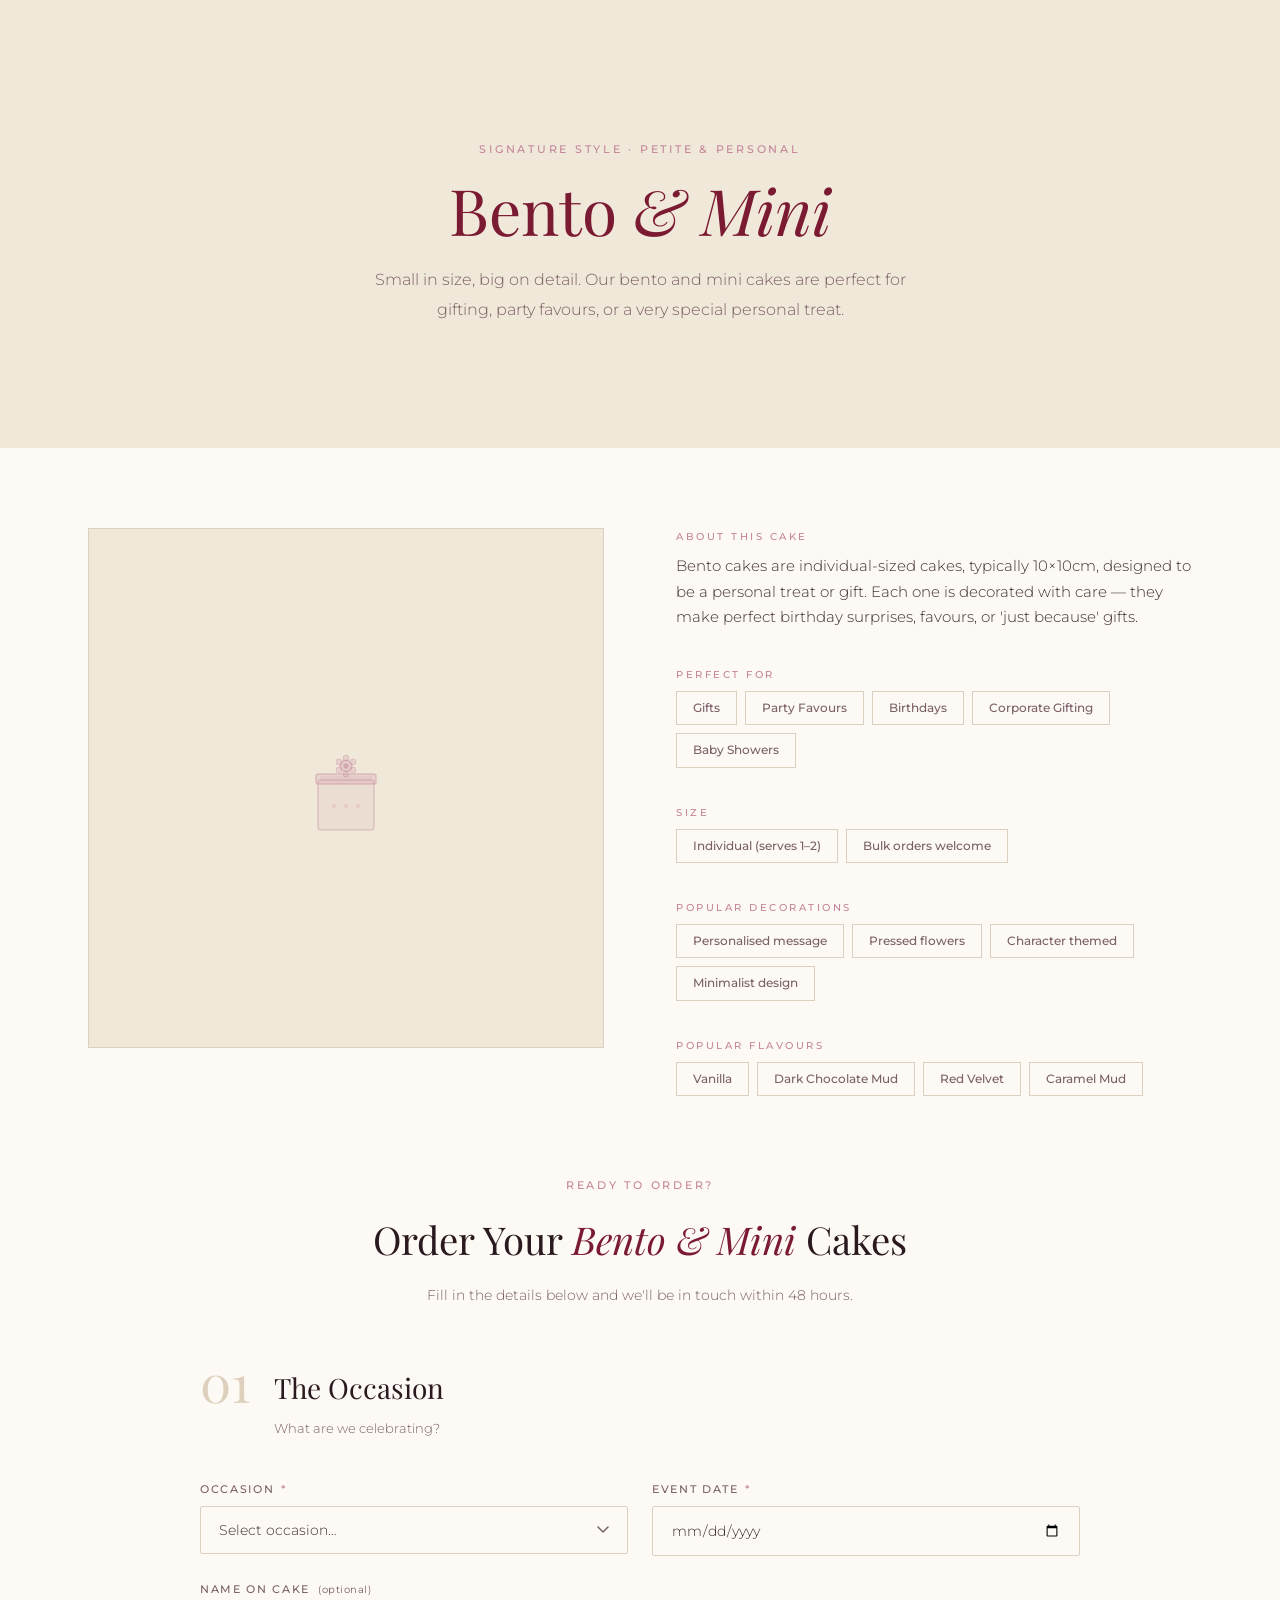
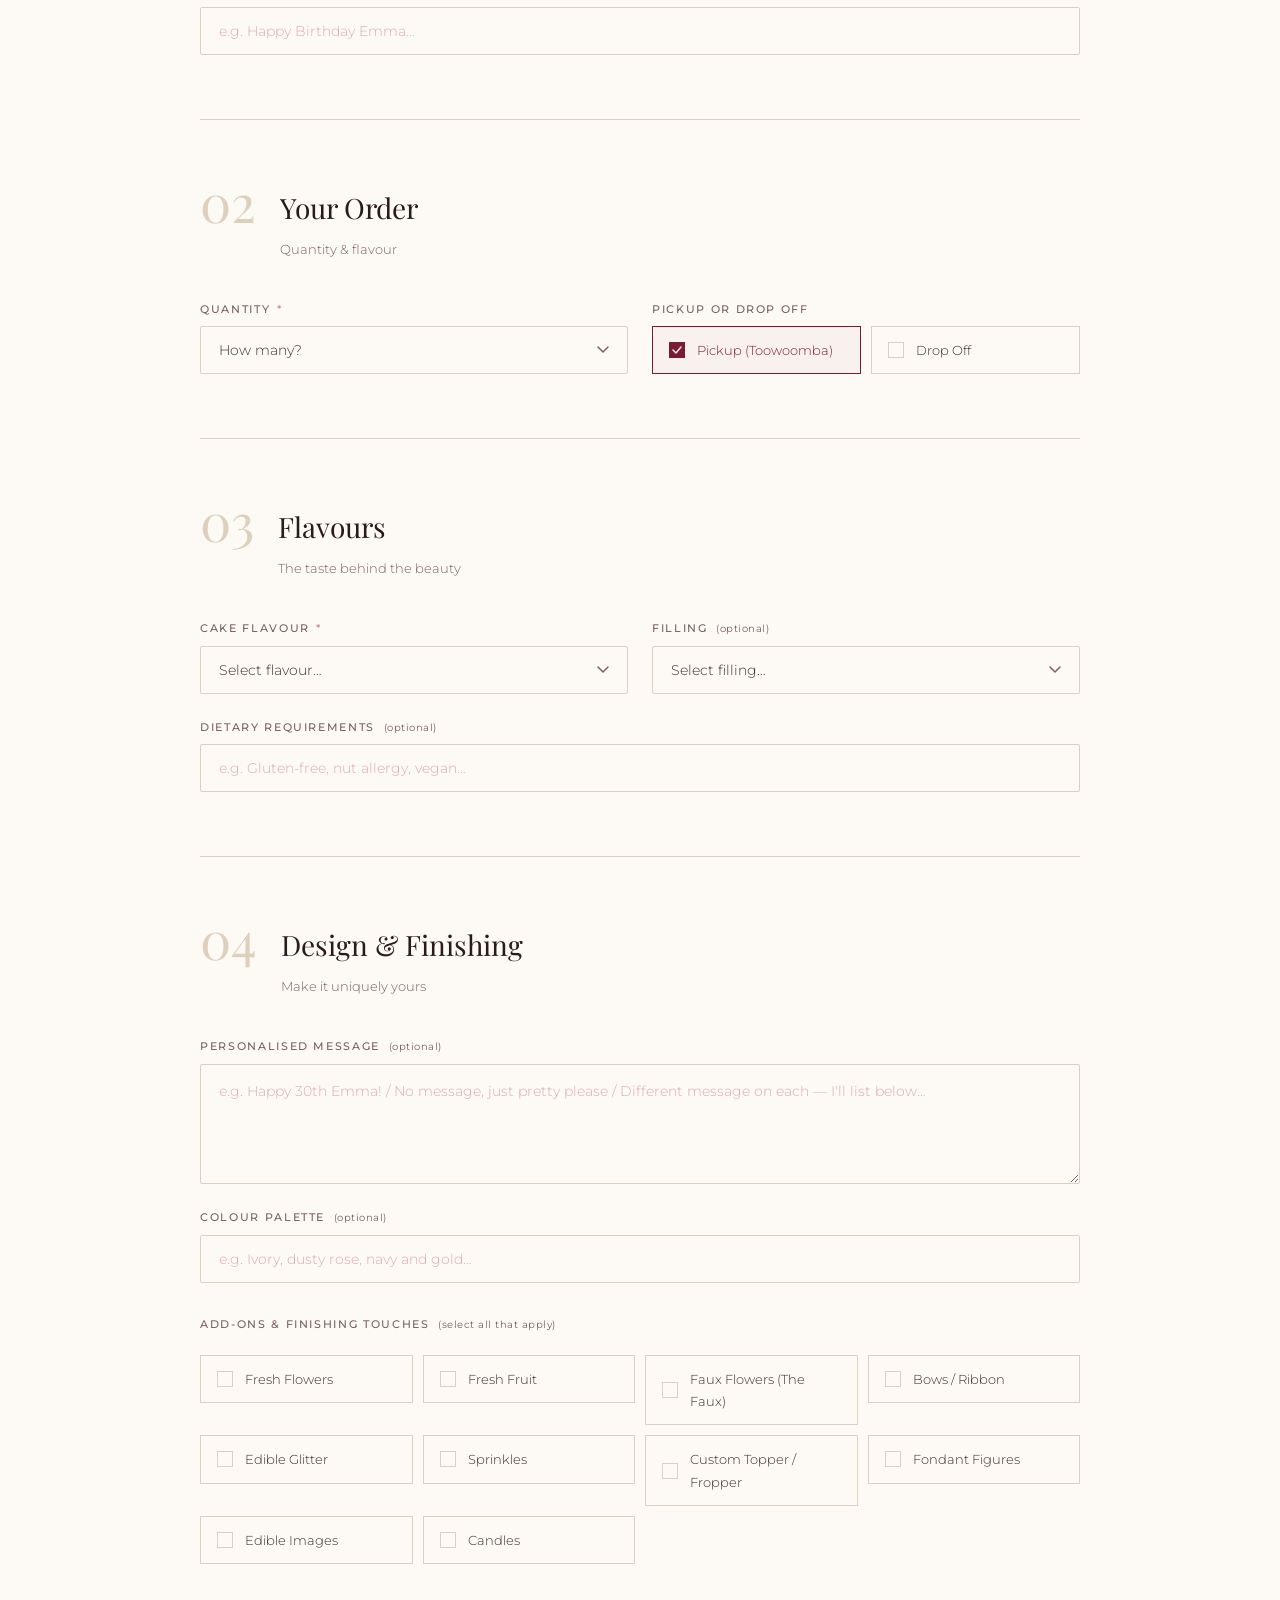
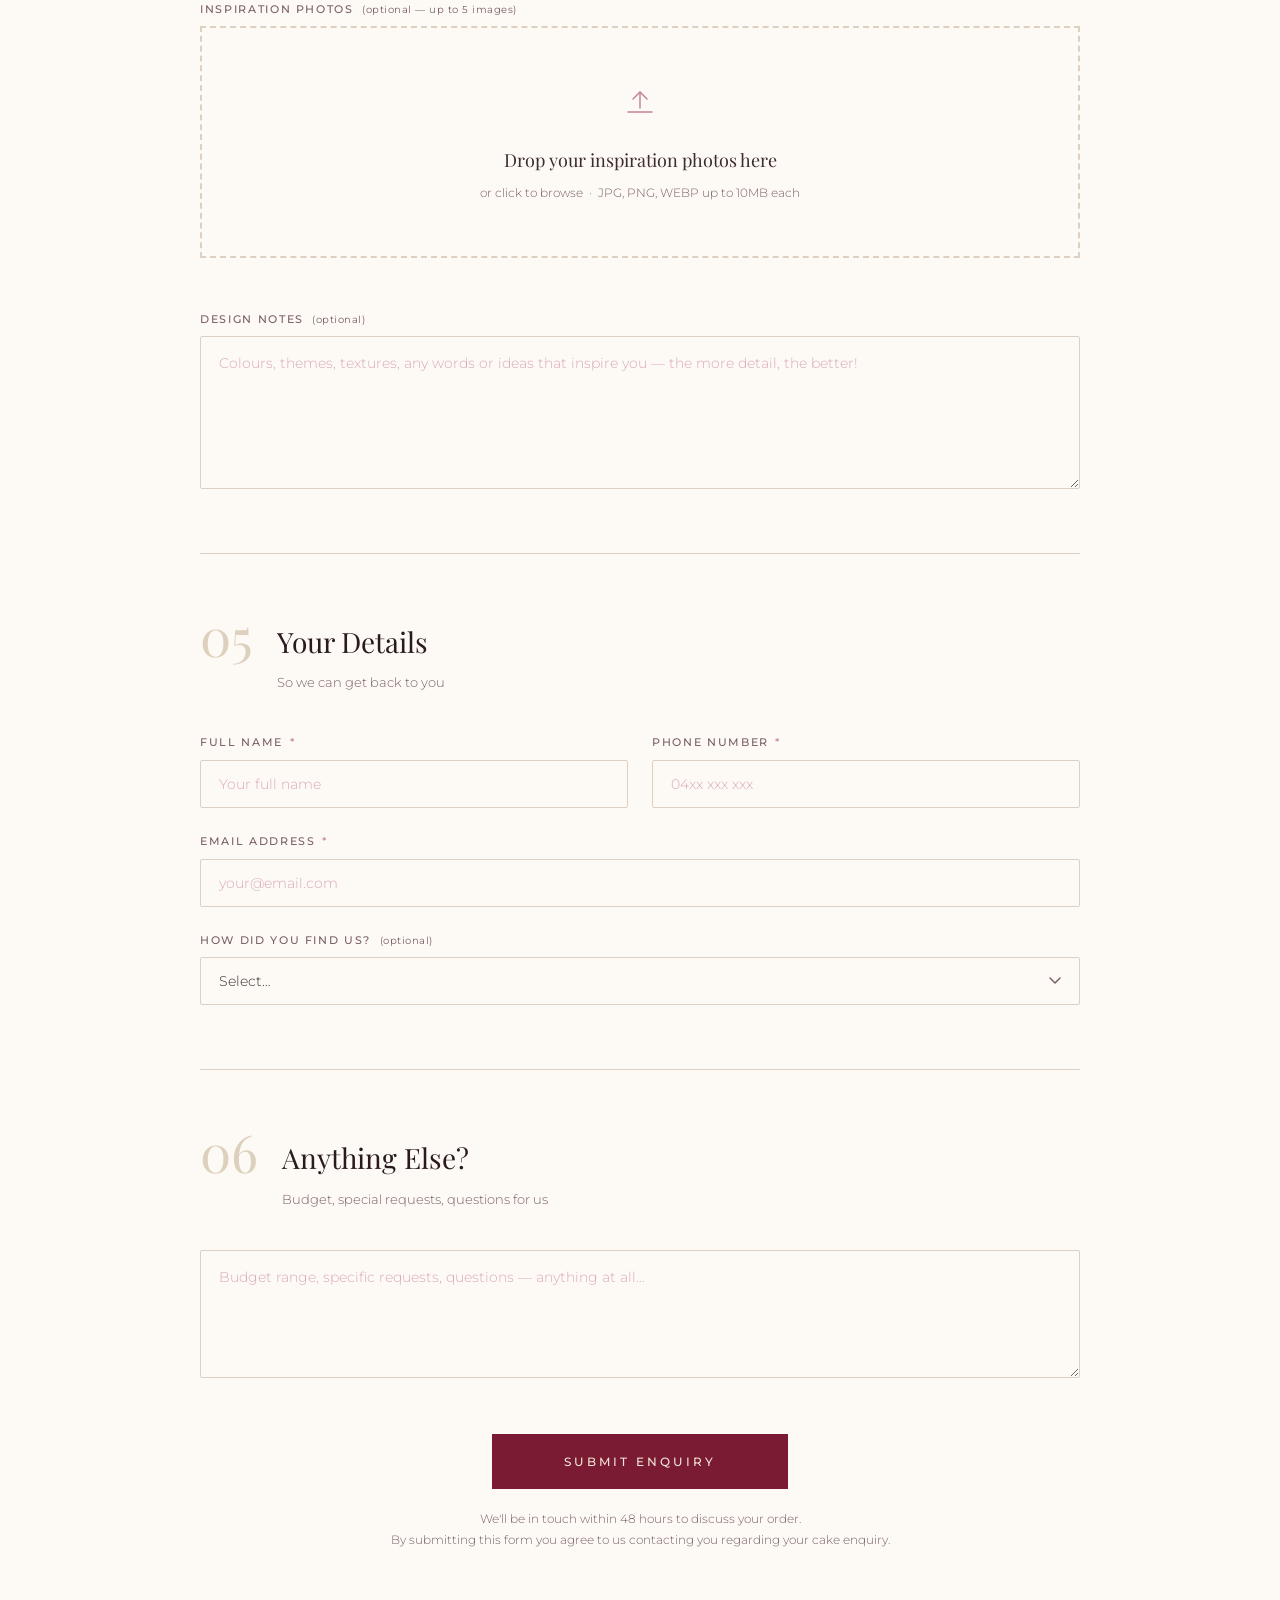
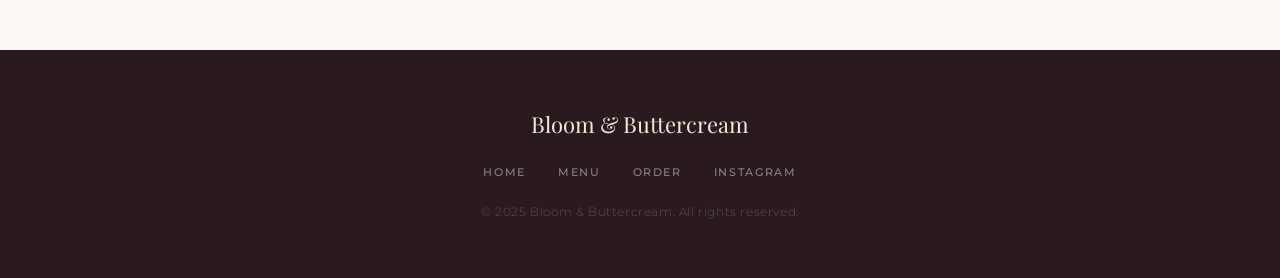
==== commit c6703805: "Site-wide consistency pass: nav, footer, links, meta - Nav: remove stale 'Full Order Form' CTA from " ====
--- a/cake-bento.html
+++ b/cake-bento.html
@@ -21,7 +21,6 @@
       <li><a href="index.html">Home</a></li>
       <li><a href="menu.html">Menu</a></li>
       <li><a href="index.html#instagram">Gallery</a></li>
-      <li><a href="order.html" class="nav__cta">Full Order Form</a></li>
     </ul>
     <button class="nav__hamburger" id="hamburger" aria-label="Toggle menu">
       <span></span><span></span><span></span>
@@ -119,7 +118,7 @@
           <p style="font-size:14px;color:var(--clr-text-muted)">Fill in the details below and we'll be in touch within 48 hours.</p>
         </div>
 
-        <form id="bentoForm" action="https://formspree.io/f/YOUR_FORM_ID" method="POST" enctype="multipart/form-data">
+        <form id="bentoForm" action="https://formspree.io/f/xjglpwrw" method="POST" enctype="multipart/form-data">
           <input type="hidden" name="_subject" value="Bento &amp; Mini Cake Enquiry — Bloom &amp; Buttercream">
           <input type="hidden" name="_next" value="thank-you.html">
           <input type="hidden" name="cake_style_preset" value="Bento / Mini Cake">
@@ -224,7 +223,8 @@
                   <option value="" disabled selected>Select filling…</option>
                   <option>Cookie Butter</option>
                   <option>Jam</option>
-                  <option>Lemon or Passionfruit Curd</option>
+                  <option>Lemon Curd</option>
+                  <option>Passionfruit Curd</option>
                   <option>Hazelnut</option>
                   <option>Pistachio</option>
                   <option>Chocolate Ganache</option>
@@ -348,7 +348,7 @@
       <div class="footer__links">
         <a href="index.html">Home</a>
         <a href="menu.html">Menu</a>
-        <a href="order.html">Order</a>
+        <a href="start-order.html">Order</a>
         <a href="https://instagram.com/bloomandbuttercream" target="_blank" rel="noopener">Instagram</a>
       </div>
       <p class="footer__copy">&copy; 2025 Bloom &amp; Buttercream. All rights reserved.</p>
--- a/css/styles.css
+++ b/css/styles.css
@@ -104,7 +104,8 @@
 .hero__sub { font-size: 15px; color: var(--clr-text-muted); max-width: 380px; line-height: 1.85; margin-bottom: 48px; }
 .hero__image-wrap { height: 100vh; overflow: hidden; }
 .hero__image-wrap img { width: 100%; height: 100%; object-fit: cover; }
-.hero__image-placeholder { height: 100%; background: var(--clr-primary); display: flex; align-items: center; justify-content: center; }
+.hero__image-placeholder { height: 100%; background: var(--clr-cream-dark); display: flex; align-items: center; justify-content: center; }
+.hero__brand-logo { width: min(380px, 75%); height: auto; border-radius: 4px; box-shadow: 0 24px 80px rgba(42,26,31,0.14); }
 
 /* ── Instagram Feed ── */
 .insta-section { padding: 100px 0; background: var(--clr-white); text-align: center; }
@@ -245,6 +246,80 @@
 .style-card__link { font-size: 11px; font-weight: 500; letter-spacing: 0.2em; text-transform: uppercase; color: var(--clr-primary); border-bottom: 1px solid var(--clr-primary); padding-bottom: 2px; transition: color var(--transition); }
 .style-card:hover .style-card__link { color: var(--clr-peony); border-color: var(--clr-peony); }
 
+/* ── Start Order (style picker) ── */
+.has-custom-bar { padding-bottom: 72px; }
+
+.custom-bar {
+  position: fixed; bottom: 0; left: 0; right: 0; z-index: 200;
+  background: var(--clr-dark);
+  box-shadow: 0 -2px 24px rgba(42,26,31,0.18);
+}
+.custom-bar__inner {
+  max-width: 1200px; margin: 0 auto; padding: 0 48px;
+  height: 72px; display: flex; align-items: center; justify-content: space-between; gap: 24px;
+}
+.custom-bar__label {
+  font-size: 13px; color: rgba(240,232,216,0.6); font-weight: 300;
+}
+.custom-bar__btn {
+  font-size: 11px; font-weight: 500; letter-spacing: 0.18em; text-transform: uppercase;
+  color: var(--clr-cream); background: var(--clr-primary);
+  padding: 12px 28px; white-space: nowrap; transition: background var(--transition);
+}
+.custom-bar__btn:hover { background: var(--clr-primary-dark); }
+
+.start-hero {
+  background: var(--clr-primary); padding: 130px 0 52px; text-align: center;
+}
+.start-hero__eyebrow {
+  font-size: 11px; font-weight: 500; letter-spacing: 0.3em; text-transform: uppercase;
+  color: var(--clr-peony-light); margin-bottom: 16px;
+}
+.start-hero__title {
+  font-family: var(--font-display); font-size: clamp(34px,4.5vw,56px);
+  font-weight: 400; color: var(--clr-cream); line-height: 1.1;
+}
+.start-hero__title em { font-style: italic; color: var(--clr-peony-light); }
+
+.start-section { padding: 40px 0 72px; background: var(--clr-white); }
+
+.pick-grid {
+  display: grid; grid-template-columns: repeat(3, 1fr); gap: 12px;
+}
+.pick-tile {
+  position: relative; display: block; overflow: hidden;
+  aspect-ratio: 3/4; transition: transform var(--transition);
+}
+.pick-tile:hover { transform: scale(1.02); }
+.pick-tile:hover .pick-tile__overlay { background: linear-gradient(to top, rgba(42,26,31,0.85) 0%, rgba(42,26,31,0.1) 60%); }
+
+.pick-tile__img {
+  position: absolute; inset: 0; background-size: cover; background-position: center;
+}
+/* Soft warm gradient placeholders per style */
+.pick-tile__img--classic   { background: linear-gradient(135deg, #e8d5c4 0%, #c9a99a 100%); }
+.pick-tile__img--heart     { background: linear-gradient(135deg, #ddb8c0 0%, #c4849a 100%); }
+.pick-tile__img--wedding   { background: linear-gradient(135deg, #ede3d4 0%, #d5c3b0 100%); }
+.pick-tile__img--rustic    { background: linear-gradient(135deg, #d4cbb8 0%, #b8a98e 100%); }
+.pick-tile__img--bento     { background: linear-gradient(135deg, #e2c9c9 0%, #c49898 100%); }
+.pick-tile__img--cupcakes  { background: linear-gradient(135deg, #ddc4d4 0%, #b89ab0 100%); }
+
+.pick-tile__overlay {
+  position: absolute; inset: 0;
+  background: linear-gradient(to top, rgba(42,26,31,0.75) 0%, rgba(42,26,31,0.05) 55%);
+  display: flex; flex-direction: column; justify-content: flex-end;
+  padding: 20px 16px; transition: background var(--transition);
+}
+.pick-tile__eyebrow {
+  font-size: 9px; font-weight: 500; letter-spacing: 0.2em; text-transform: uppercase;
+  color: var(--clr-peony-light); margin-bottom: 4px;
+}
+.pick-tile__title {
+  font-family: var(--font-display); font-size: clamp(14px, 1.6vw, 20px);
+  font-weight: 400; color: var(--clr-cream); line-height: 1.2;
+}
+.pick-tile__title em { font-style: italic; }
+
 /* ── Cake Showcase Pages ── */
 .showcase-hero { padding: 140px 0 80px; background: var(--clr-cream); text-align: center; }
 .showcase-hero__eyebrow { font-size: 11px; font-weight: 500; letter-spacing: 0.25em; text-transform: uppercase; color: var(--clr-peony); margin-bottom: 16px; }
@@ -272,6 +347,7 @@
 .thankyou__title { font-family: var(--font-display); font-size: clamp(36px,4vw,56px); font-weight: 400; color: var(--clr-primary); line-height: 1.2; margin-bottom: 20px; }
 .thankyou__title em { font-style: italic; }
 .thankyou__text { font-size: 16px; color: var(--clr-text-muted); line-height: 1.85; margin-bottom: 44px; }
+.thankyou__redirect { font-size: 12px; color: var(--clr-text-muted); margin-top: 20px; letter-spacing: 0.05em; }
 .thankyou__brand { font-family: var(--font-display); font-size: 20px; color: var(--clr-primary); margin-top: 64px; padding-top: 40px; border-top: 1px solid var(--clr-border); }
 
 /* ── Responsive ── */
@@ -279,26 +355,100 @@
   .nav { padding: 24px 40px; } .nav.scrolled { padding: 14px 40px; }
   .hero__content { padding: 120px 48px 80px; } .container { padding: 0 32px; }
 }
+
 @media (max-width: 768px) {
-  .nav { padding: 20px 24px; } .nav.scrolled { padding: 14px 24px; }
-  .nav__links { display: none; position: fixed; inset: 0; background: var(--clr-white); flex-direction: column; justify-content: center; align-items: center; gap: 36px; z-index: 99; }
+  /* Nav */
+  .nav { padding: 18px 20px; } .nav.scrolled { padding: 12px 20px; }
+  .nav__links {
+    display: none; position: fixed; inset: 0;
+    background: var(--clr-white); flex-direction: column;
+    justify-content: center; align-items: center; gap: 36px; z-index: 99;
+  }
   .nav__links.open { display: flex; }
-  .nav__links a:not(.nav__cta) { color: var(--clr-text) !important; font-size: 14px; }
+  .nav__links a:not(.nav__cta) { color: var(--clr-text) !important; font-size: 15px; letter-spacing: 0.12em; }
+  .nav__cta { padding: 14px 36px !important; font-size: 12px; }
   .nav__hamburger { display: flex; }
   .nav__hamburger span { background: var(--clr-primary) !important; }
-  .hero { grid-template-columns: 1fr; min-height: auto; }
-  .hero__content { padding: 110px 24px 60px; } .hero__image-wrap { height: 55vw; }
-  .insta-section { padding: 72px 0; } .cta-banner { padding: 88px 0; }
-  .container { padding: 0 24px; }
-  .form-grid, .form-grid--3 { grid-template-columns: 1fr; } .form-col-full { grid-column: 1; }
-  .form-section__number { font-size: 40px; } .addons-grid { grid-template-columns: 1fr 1fr; }
-  .order-hero { padding: 120px 0 64px; } .menu-grid { grid-template-columns: 1fr 1fr; }
-  .style-cards { grid-template-columns: 1fr; gap: 24px; }
-  .showcase-layout { grid-template-columns: 1fr; gap: 40px; }
-  .showcase-image { position: static; height: 300px; }
-}
+
+  /* Hero — image on top, content below */
+  .hero { grid-template-columns: 1fr; grid-template-rows: auto auto; min-height: auto; }
+  .hero__image-wrap { order: -1; height: 60vw; min-height: 240px; }
+  .hero__content { order: 1; padding: 48px 24px 64px; align-items: center; text-align: center; }
+  .hero__sub { max-width: 100%; }
+  .hero__title { font-size: clamp(32px,7vw,44px); }
+  .btn--primary { width: 100%; text-align: center; padding: 18px 24px; }
+
+  /* Style cards — 2 compact columns */
+  .styles-section { padding: 64px 0; }
+  .styles-section__sub { margin-bottom: 36px; }
+  .style-cards { grid-template-columns: 1fr 1fr; gap: 16px; }
+  .style-card__image { height: 180px; }
+  .style-card__body { padding: 18px; }
+  .style-card__title { font-size: 18px; margin-bottom: 6px; }
+  .style-card__desc { font-size: 13px; margin-bottom: 16px; line-height: 1.6; }
+  .style-card__link { font-size: 10px; }
+
+  /* Instagram & CTA */
+  .insta-section { padding: 64px 0; }
+  .cta-banner { padding: 72px 0; }
+  .btn--cream { width: 100%; max-width: 320px; text-align: center; }
+
+  /* Container */
+  .container { padding: 0 20px; }
+
+  /* Forms */
+  .form-grid, .form-grid--3 { grid-template-columns: 1fr; }
+  .form-col-full { grid-column: 1; }
+  .form-section { margin-bottom: 48px; padding-bottom: 48px; }
+  .form-section__header { gap: 16px; margin-bottom: 28px; }
+  .form-section__number { font-size: 36px; }
+  .form-section__title { font-size: 22px; }
+  .addons-grid { grid-template-columns: 1fr 1fr; }
+  .addon-label { padding: 14px 12px; font-size: 13px; min-height: 48px; }
+
+  /* Order & menu page */
+  .order-hero { padding: 108px 0 56px; }
+  .menu-hero { padding: 120px 0 64px; }
+  .start-hero { padding: 100px 0 36px; }
+  .pick-grid { grid-template-columns: repeat(2, 1fr); gap: 8px; }
+  .custom-bar__inner { padding: 0 20px; }
+  .custom-bar__label { display: none; }
+  .custom-bar__btn { flex: 1; text-align: center; padding: 14px 20px; font-size: 10px; }
+  .menu-grid { grid-template-columns: 1fr 1fr; }
+
+  /* Showcase */
+  .showcase-hero { padding: 120px 0 60px; }
+  .showcase-body { padding: 56px 0 72px; }
+  .showcase-layout { grid-template-columns: 1fr; gap: 36px; }
+  .showcase-image { position: static; height: 72vw; max-height: 360px; }
+}
+
 @media (max-width: 480px) {
-  .addons-grid { grid-template-columns: 1fr; } .upload-zone { padding: 36px 20px; }
-  .btn--submit { padding: 18px 48px; } .menu-grid { grid-template-columns: 1fr; }
-  .footer__links { gap: 20px; }
-}
+  /* Style cards — single column on very small screens */
+  .style-cards { grid-template-columns: 1fr; gap: 20px; }
+  .style-card__image { height: 56vw; }
+  .style-card__body { padding: 20px; }
+  .style-card__title { font-size: 20px; }
+  .style-card__desc { display: block; }
+
+  /* Addons single column for tiny screens */
+  .addons-grid { grid-template-columns: 1fr; }
+  .addon-label { min-height: 52px; }
+
+  /* Upload zone */
+  .upload-zone { padding: 32px 16px; }
+  .upload-title { font-size: 16px; }
+
+  /* Submit button full width */
+  .btn--submit { width: 100%; padding: 20px 24px; font-size: 11px; }
+  .form-submit { padding-top: 40px; }
+
+  /* Menu */
+  .menu-grid { grid-template-columns: 1fr; }
+
+  /* Footer */
+  .footer__links { gap: 20px; flex-wrap: wrap; justify-content: center; }
+
+  /* Container tighter */
+  .container { padding: 0 16px; }
+}
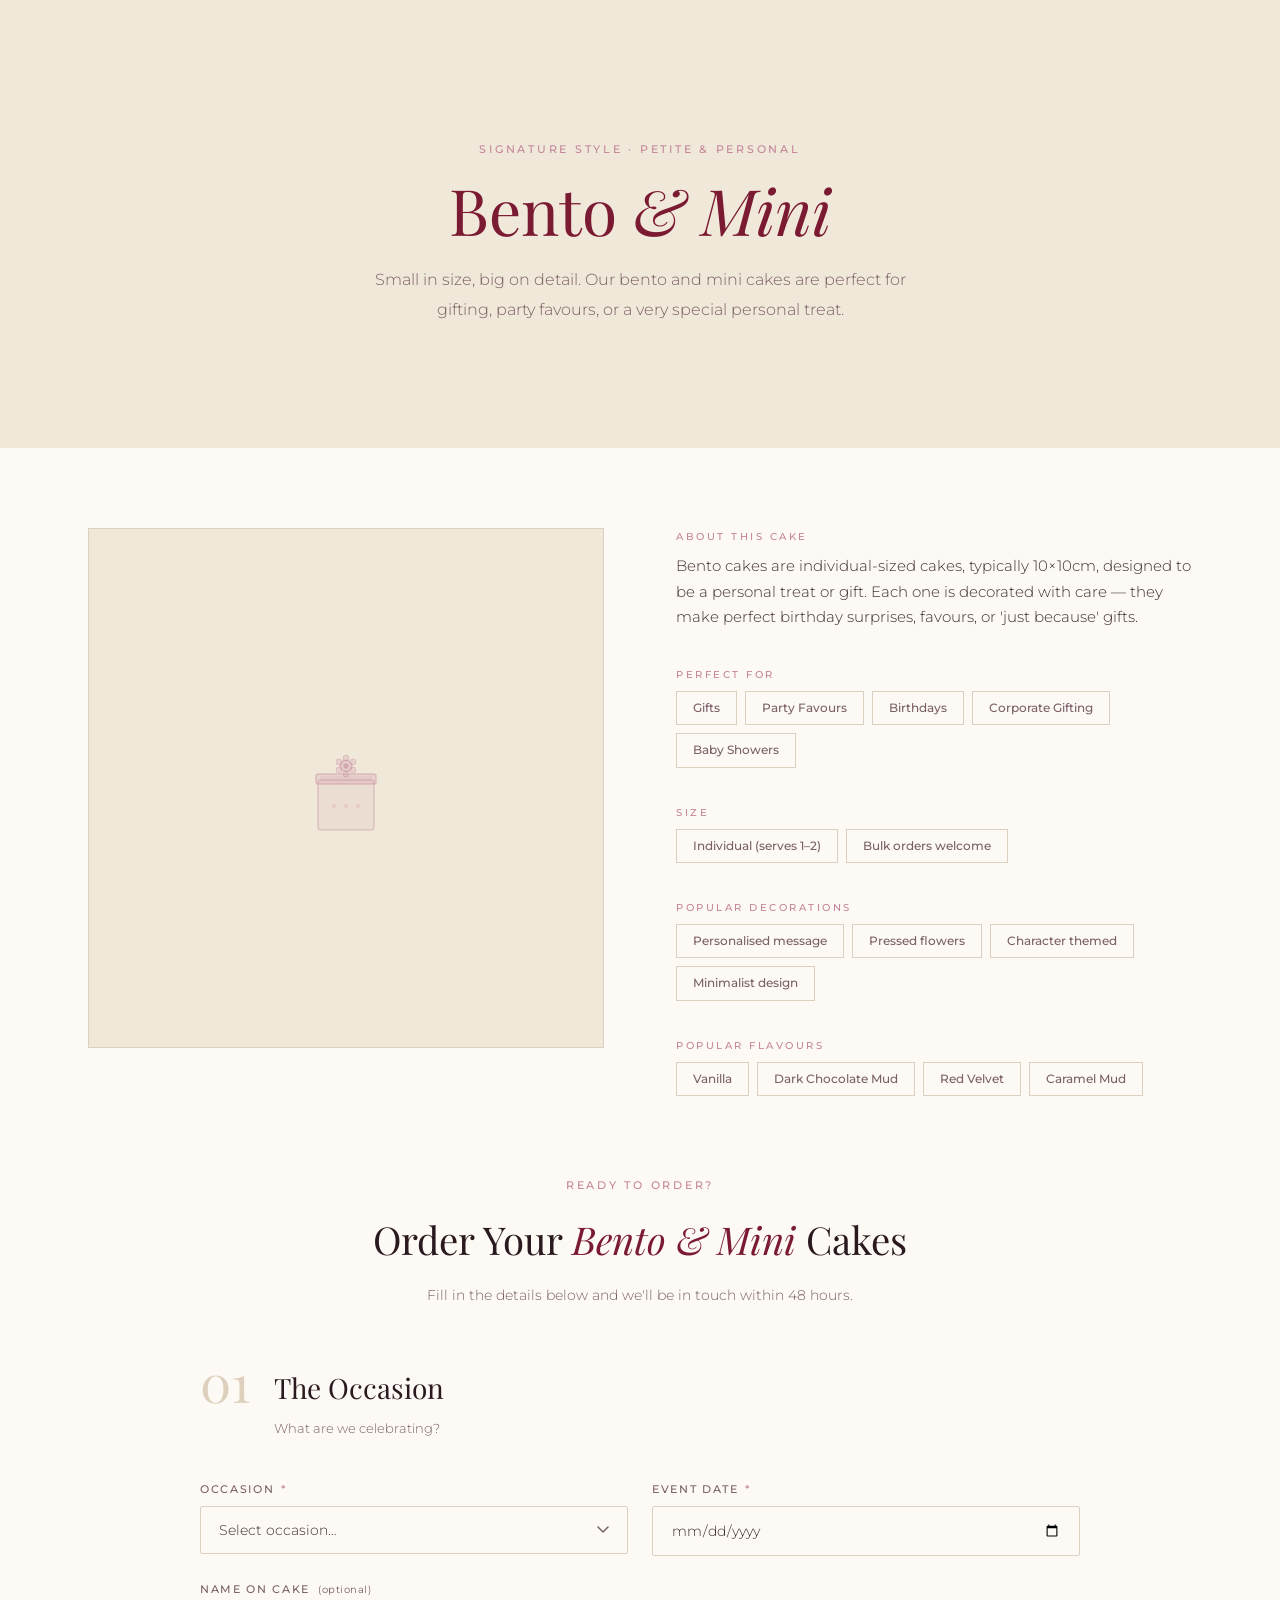
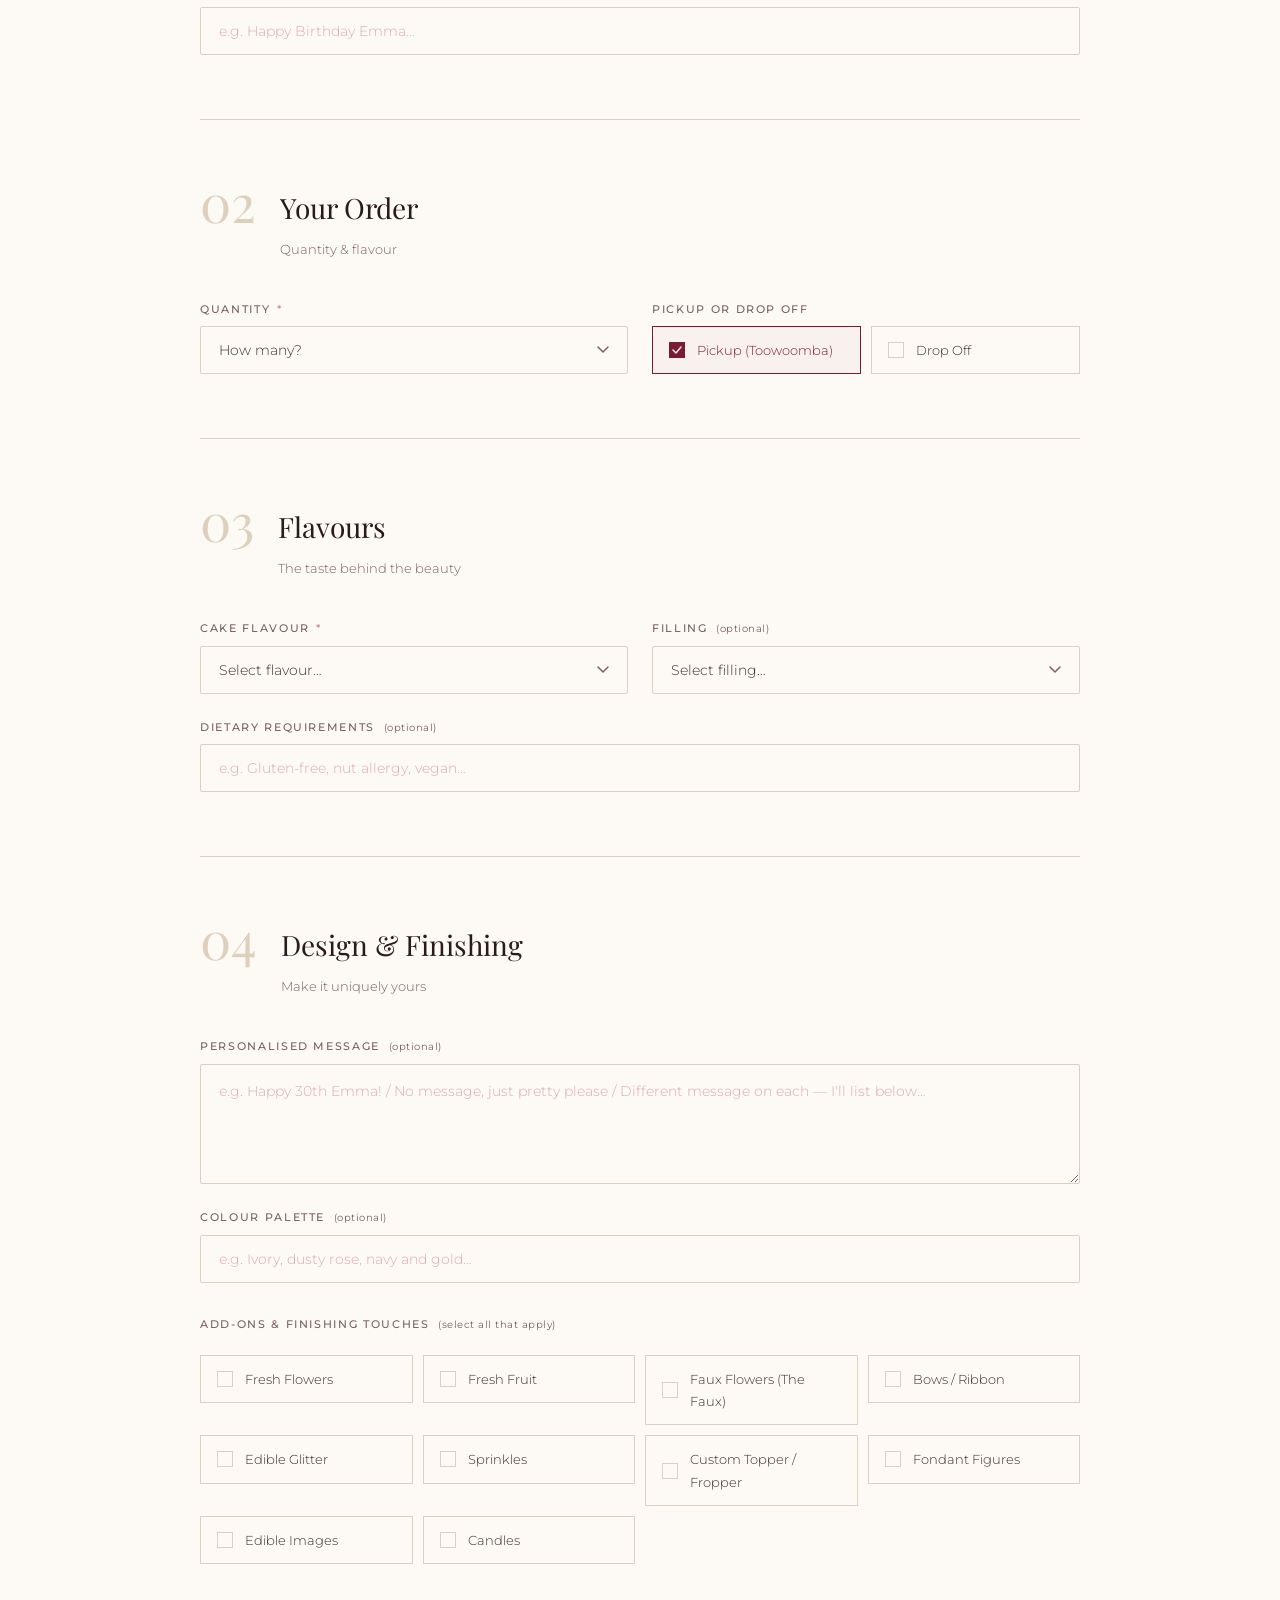
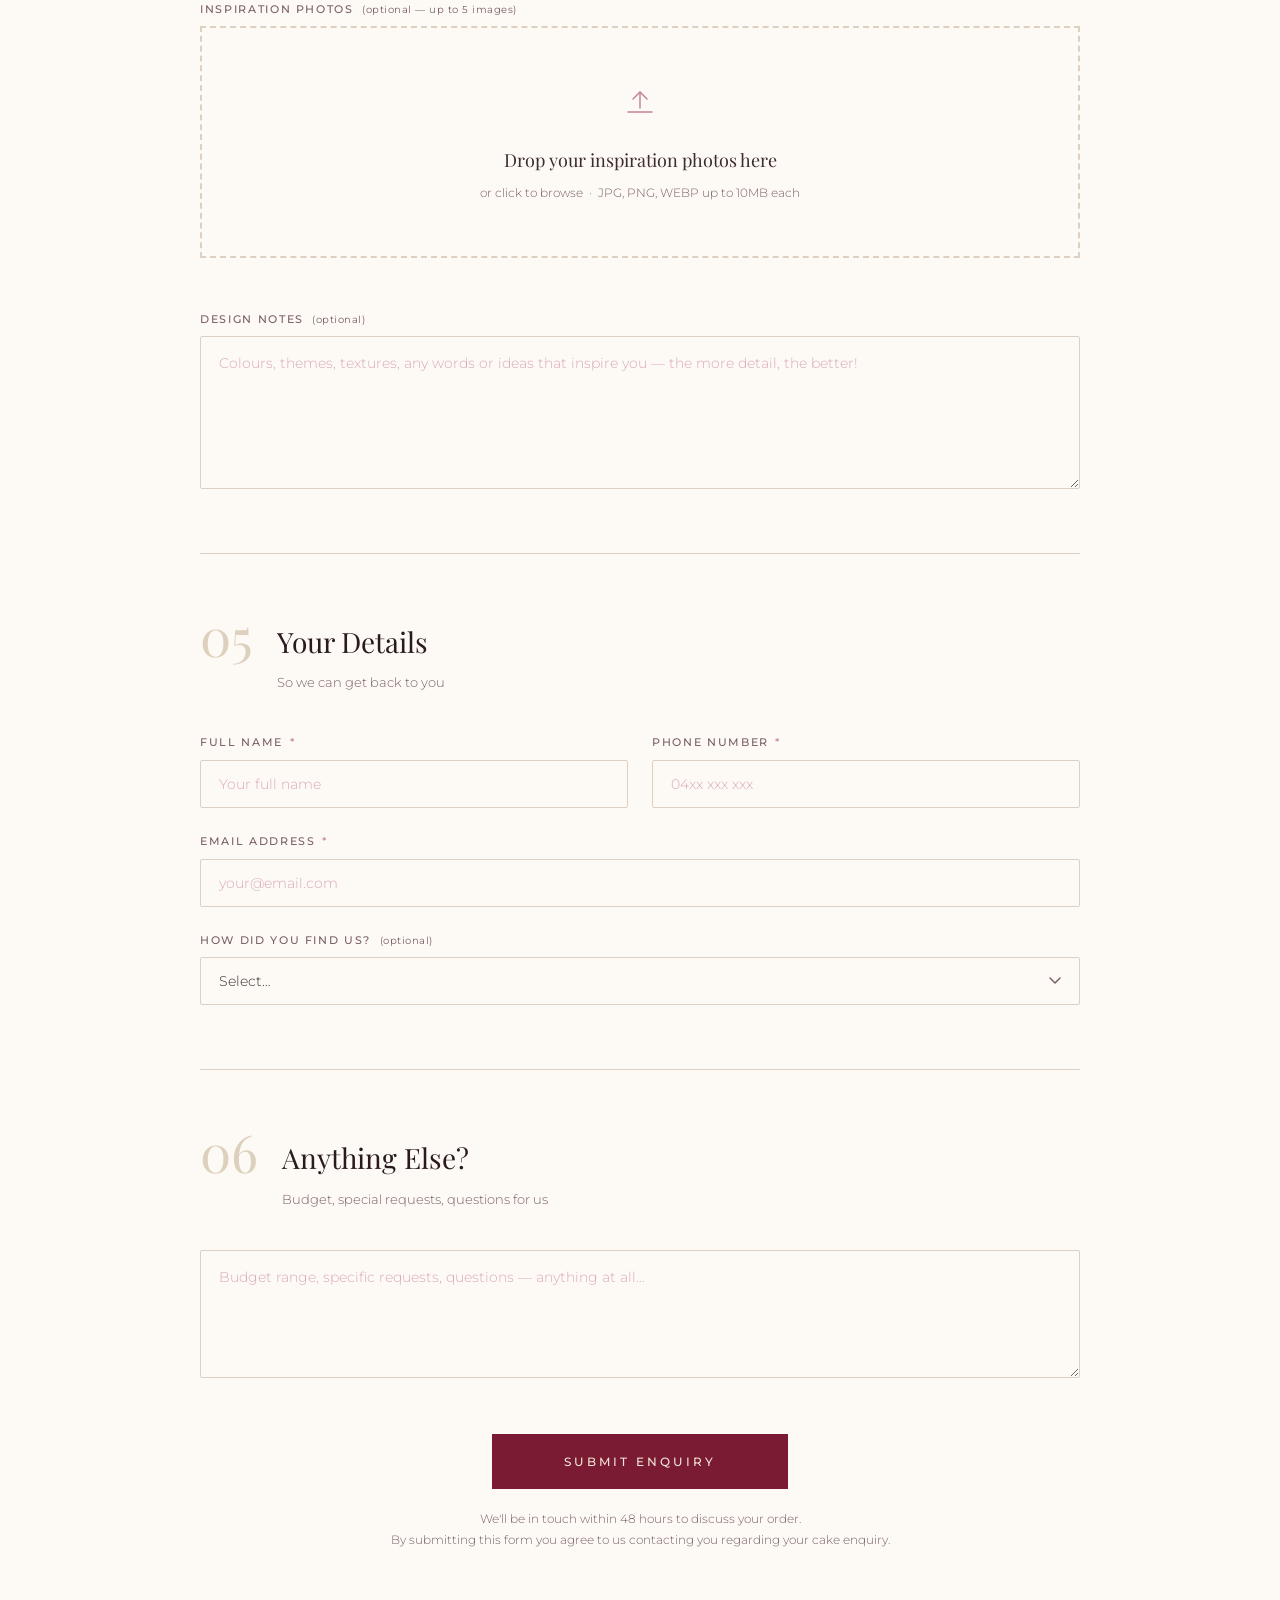
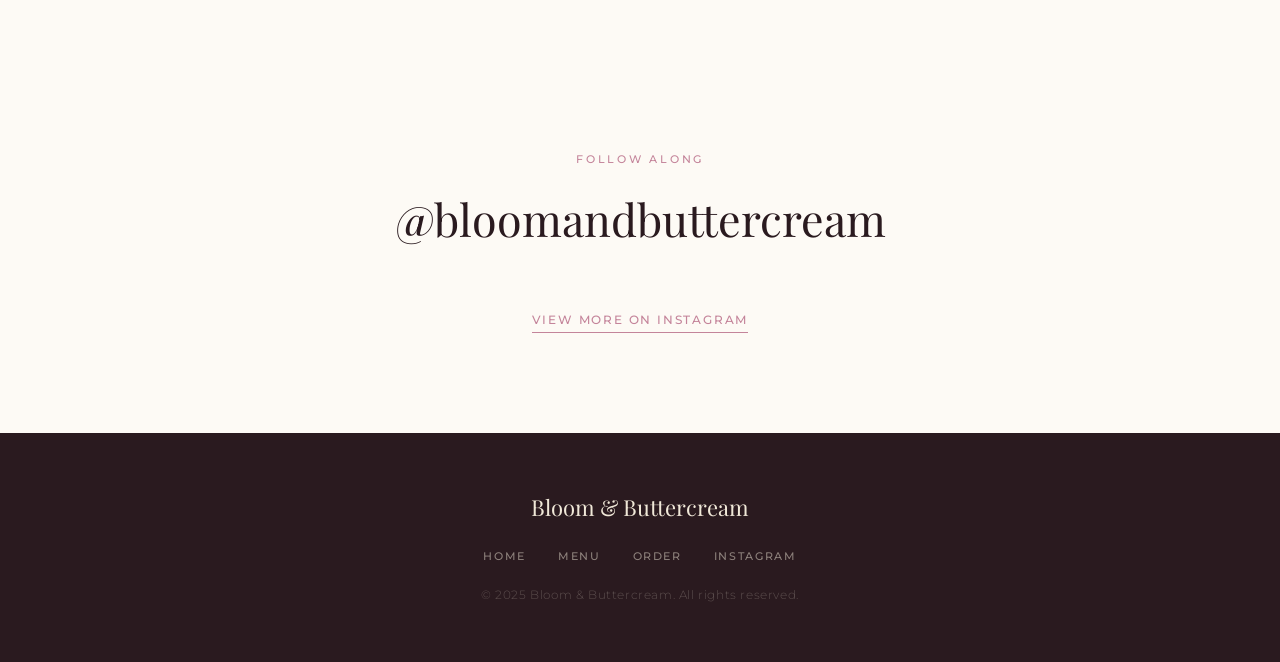
==== commit 95fb4923: "Add Instagram feed section to all pages menu.html, order.html, and all 6 showcase pages now show the" ====
--- a/cake-bento.html
+++ b/cake-bento.html
@@ -342,6 +342,24 @@
     </div>
   </section>
 
+
+  <section class="insta-section">
+    <div class="container">
+      <p class="section-eyebrow">Follow Along</p>
+      <a href="https://instagram.com/bloomandbuttercream" class="insta-handle" target="_blank" rel="noopener">@bloomandbuttercream</a>
+      <div class="insta-feed">
+        <behold-widget feed-id="IJFzatjDtzdDnfz5L7L2"></behold-widget>
+        <script>
+          (() => {
+            const d=document,s=d.createElement("script");s.type="module";
+            s.src="https://w.behold.so/widget.js";d.head.append(s);
+          })();
+        </script>
+      </div>
+      <a href="https://instagram.com/bloomandbuttercream" class="insta-cta" target="_blank" rel="noopener">View more on Instagram</a>
+    </div>
+  </section>
+
   <footer class="footer">
     <div class="container">
       <p class="footer__brand">Bloom &amp; Buttercream</p>
